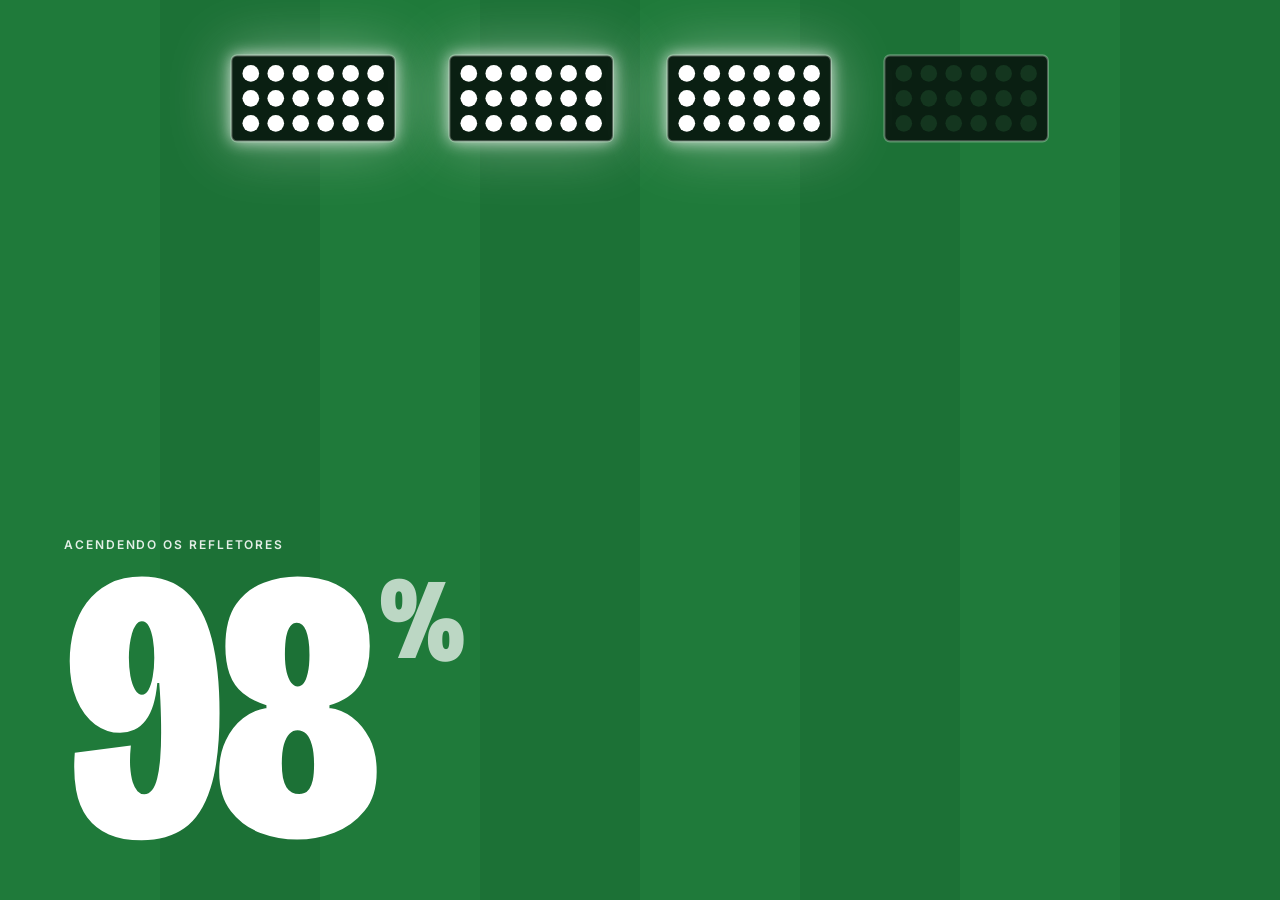
==== index.html @ c34342bf "feat: cria reportagem multimídia Mulheres no Futebol" ====
<!doctype html>
<html lang="pt-BR" class="sem-js">
<head>
  <meta charset="utf-8">
  <meta name="viewport" content="width=device-width, initial-scale=1, viewport-fit=cover">
  <title>Mulheres no Futebol · Reportagem multimídia</title>
  <meta name="description" content="Reportagem multimídia sobre mulheres no futebol masculino: jornalistas, árbitras e gestoras contam o preço de ocupar o campo, a cabine e a diretoria.">
  <meta name="author" content="Rebecca Crecci">
  <meta name="theme-color" content="#0A1F12">
  <meta name="robots" content="index, follow">

  <link rel="icon" href="assets/icones/favicon.svg" type="image/svg+xml">
  <link rel="icon" href="assets/icones/favicon-32.png" sizes="32x32" type="image/png">
  <link rel="apple-touch-icon" href="assets/icones/apple-touch-icon.png">

  <!-- Compartilhamento. Depois de publicar, troque "assets/img/og-image.jpg" pelo endereço completo
       (ex.: https://seu-site.netlify.app/assets/img/og-image.jpg) para funcionar em todas as redes. -->
  <meta property="og:type" content="website">
  <meta property="og:locale" content="pt_BR">
  <meta property="og:site_name" content="Mulheres no Futebol">
  <meta property="og:title" content="Mulheres no Futebol">
  <meta property="og:description" content="Histórias reais de jornalistas, árbitras e gestoras que ocupam o futebol masculino no Brasil.">
  <meta property="og:image" content="assets/img/og-image.jpg">
  <meta property="og:image:width" content="1200">
  <meta property="og:image:height" content="630">
  <meta property="og:image:alt" content="Mulheres no Futebol. Reportagem de Rebecca Crecci sobre jornalistas, árbitras e gestoras, com um estádio iluminado ao fundo.">
  <meta name="twitter:card" content="summary_large_image">
  <meta name="twitter:title" content="Mulheres no Futebol">
  <meta name="twitter:description" content="Histórias reais de jornalistas, árbitras e gestoras que ocupam o futebol masculino no Brasil.">
  <meta name="twitter:image" content="assets/img/og-image.jpg">

  <link rel="preload" href="assets/fontes/bricolage-grotesque-var.woff2" as="font" type="font/woff2" crossorigin>
  <link rel="preload" href="assets/fontes/inter-var.woff2" as="font" type="font/woff2" crossorigin>
  <link rel="modulepreload" href="js/base.js">
  <link rel="modulepreload" href="js/preloader.js">

  <link rel="stylesheet" href="css/tokens.css">
  <link rel="stylesheet" href="css/site.css">

  <script>document.documentElement.classList.replace('sem-js', 'com-js');</script>

  <!-- Versões fixas e locais: a abertura não depende de uma CDN. -->
  <script defer src="js/vendor/gsap.min.js"></script>
  <script defer src="js/vendor/ScrollTrigger.min.js"></script>
  <script defer src="js/vendor/Flip.min.js"></script>
  <script defer src="js/vendor/CustomEase.min.js"></script>
  <script defer src="js/vendor/lenis.min.js"></script>
  <script defer src="conteudo.js"></script>
  <script type="module" src="js/main.js"></script>
</head>
<body>
  <a class="pular" href="#conteudo" data-pular>Pular para o conteúdo</a>

  <!-- ================= PRELOADER ================= -->
  <div class="preloader" id="preloader" aria-hidden="true">
    <div class="preloader__refletores">
      <svg class="preloader__banco" viewBox="0 0 120 64" data-refletor="0"><rect class="banco__moldura" x="1" y="1" width="118" height="62" rx="4"/><g class="banco__lampadas"></g></svg>
      <svg class="preloader__banco" viewBox="0 0 120 64" data-refletor="1"><rect class="banco__moldura" x="1" y="1" width="118" height="62" rx="4"/><g class="banco__lampadas"></g></svg>
      <svg class="preloader__banco" viewBox="0 0 120 64" data-refletor="2"><rect class="banco__moldura" x="1" y="1" width="118" height="62" rx="4"/><g class="banco__lampadas"></g></svg>
      <svg class="preloader__banco" viewBox="0 0 120 64" data-refletor="3"><rect class="banco__moldura" x="1" y="1" width="118" height="62" rx="4"/><g class="banco__lampadas"></g></svg>
    </div>
    <p class="preloader__legenda" data-texto="interface.carregando">Acendendo os refletores</p>
    <p class="preloader__contador"><span class="preloader__numero">0</span><span class="preloader__pct">%</span></p>
    <div class="preloader__listras" aria-hidden="true"></div>
  </div>

  <!-- ================= TOPO ================= -->
  <header class="topo" id="topo">
    <a class="topo__marca" href="#" data-ir-capa><span class="topo__marca-texto" data-texto="site.titulo">Mulheres no Futebol</span></a>
    <div class="topo__acoes">
      <p class="topo__lidas" id="contador-lidas" aria-live="polite"></p>
      <button class="botao-som" id="botao-som" type="button" aria-pressed="false">
        <span class="botao-som__barras" aria-hidden="true"><i></i><i></i><i></i><i></i></span>
        <span class="sr-only" data-rotulo-som>Ligar som do estádio</span>
      </button>
    </div>
  </header>

  <main id="conteudo" class="telas" tabindex="-1">

    <!-- ================= CAPA ================= -->
    <section class="tela tela--capa" id="tela-capa" data-tela="capa" aria-labelledby="capa-titulo">
      <div class="cena" id="cena" aria-hidden="true">
        <div class="cena__camada cena__ceu" data-prof="0.04">
          <picture>
            <source type="image/avif" srcset="assets/img/cena/ceu-noturno-1x.avif 1x, assets/img/cena/ceu-noturno-2x.avif 2x">
            <img src="assets/img/cena/ceu-noturno-1x.webp" srcset="assets/img/cena/ceu-noturno-2x.webp 2x" alt="" width="960" height="540" fetchpriority="high">
          </picture>
          <div class="cena__estrelas"></div>
        </div>

        <div class="cena__camada cena__refletores" data-prof="0.08">
          <div class="refletor refletor--1" data-refletor="0"><picture><source type="image/avif" srcset="assets/img/cena/torre-refletor-1x.avif 1x, assets/img/cena/torre-refletor-2x.avif 2x"><img class="refletor__torre" src="assets/img/cena/torre-refletor-1x.webp" srcset="assets/img/cena/torre-refletor-2x.webp 2x" alt="" width="170" height="516" decoding="async"></picture><span class="refletor__brilho"></span></div>
          <div class="refletor refletor--2" data-refletor="1"><picture><source type="image/avif" srcset="assets/img/cena/torre-refletor-1x.avif 1x, assets/img/cena/torre-refletor-2x.avif 2x"><img class="refletor__torre" src="assets/img/cena/torre-refletor-1x.webp" srcset="assets/img/cena/torre-refletor-2x.webp 2x" alt="" width="170" height="516" decoding="async"></picture><span class="refletor__brilho"></span></div>
          <div class="refletor refletor--3" data-refletor="2"><picture><source type="image/avif" srcset="assets/img/cena/torre-refletor-1x.avif 1x, assets/img/cena/torre-refletor-2x.avif 2x"><img class="refletor__torre" src="assets/img/cena/torre-refletor-1x.webp" srcset="assets/img/cena/torre-refletor-2x.webp 2x" alt="" width="170" height="516" decoding="async"></picture><span class="refletor__brilho"></span></div>
          <div class="refletor refletor--4" data-refletor="3"><picture><source type="image/avif" srcset="assets/img/cena/torre-refletor-1x.avif 1x, assets/img/cena/torre-refletor-2x.avif 2x"><img class="refletor__torre" src="assets/img/cena/torre-refletor-1x.webp" srcset="assets/img/cena/torre-refletor-2x.webp 2x" alt="" width="170" height="516" decoding="async"></picture><span class="refletor__brilho"></span></div>
        </div>

        <div class="cena__camada cena__arquibancada" data-prof="0.12">
          <div class="arquibancada">
            <div class="arquibancada__estrutura"></div>
            <div class="torcida torcida--1" data-anel="1"></div>
            <div class="torcida torcida--2" data-anel="2"></div>
            <div class="torcida torcida--3" data-anel="3"></div>
            <div class="arquibancada__bandeiras"></div>
          </div>
        </div>

        <div class="cena__camada cena__gramado" data-prof="0.2">
          <picture>
            <source media="(max-aspect-ratio: 4/5)" type="image/avif" srcset="assets/img/cena/gramado-movel-1x.avif 1x, assets/img/cena/gramado-movel-2x.avif 2x">
            <source media="(max-aspect-ratio: 4/5)" type="image/webp" srcset="assets/img/cena/gramado-movel-1x.webp 1x, assets/img/cena/gramado-movel-2x.webp 2x">
            <source type="image/avif" srcset="assets/img/cena/gramado-listrado-1x.avif 1x, assets/img/cena/gramado-listrado-2x.avif 2x">
            <img class="gramado__img" src="assets/img/cena/gramado-listrado-1x.webp" srcset="assets/img/cena/gramado-listrado-2x.webp 2x" alt="" width="960" height="313" fetchpriority="high">
          </picture>
          <div class="gramado__luz"></div>
          <div class="bola" id="bola"><div class="bola__sombra"></div><div class="bola__corpo"><img src="assets/img/objetos/bola-1x.webp" srcset="assets/img/objetos/bola-2x.webp 2x" alt="" width="80" height="82" decoding="async"></div></div>
        </div>

        <div class="cena__camada cena__feixes" data-prof="0.08">
          <span class="feixe" data-refletor="0"></span><span class="feixe" data-refletor="1"></span><span class="feixe" data-refletor="2"></span><span class="feixe" data-refletor="3"></span>
        </div>

        <canvas class="cena__particulas" id="particulas"></canvas>

        <div class="cena__camada cena__frente" data-prof="0.42">
          <picture class="frente frente--esq">
            <source type="image/avif" srcset="assets/img/cena/torcida-frente-esquerda-1x.avif 418w, assets/img/cena/torcida-frente-esquerda-2x.avif 836w" sizes="(max-aspect-ratio: 4/5) 37vw, 30vh">
            <img src="assets/img/cena/torcida-frente-esquerda-1x.webp" srcset="assets/img/cena/torcida-frente-esquerda-1x.webp 418w, assets/img/cena/torcida-frente-esquerda-2x.webp 836w" sizes="(max-aspect-ratio: 4/5) 37vw, 30vh" alt="" width="418" height="221" decoding="async">
          </picture>
          <picture class="frente frente--dir">
            <source type="image/avif" srcset="assets/img/cena/torcida-frente-direita-1x.avif 418w, assets/img/cena/torcida-frente-direita-2x.avif 836w" sizes="(max-aspect-ratio: 4/5) 37vw, 30vh">
            <img src="assets/img/cena/torcida-frente-direita-1x.webp" srcset="assets/img/cena/torcida-frente-direita-1x.webp 418w, assets/img/cena/torcida-frente-direita-2x.webp 836w" sizes="(max-aspect-ratio: 4/5) 37vw, 30vh" alt="" width="418" height="221" decoding="async">
          </picture>
        </div>
        <div class="cena__vinheta"></div>
        <div class="cena__grao"></div>
      </div>

      <div class="capa__texto">
        <p class="capa__kicker" data-texto="site.kicker">Reportagem multimídia</p>
        <h1 class="capa__titulo" id="capa-titulo" data-texto="site.titulo">Mulheres no Futebol</h1>
        <div class="capa__apoio">
          <p class="capa__subtitulo" data-texto="site.subtitulo">Histórias reais de jornalistas, árbitras e gestoras que ocupam o futebol masculino no Brasil.</p>
          <p class="capa__instrucao capa__instrucao--topo" aria-hidden="true"><span class="capa__pulso"></span><span data-instrucao>Toque nos objetos</span></p>
        </div>
      </div>

      <div class="capa__objetos" data-prof="0.3">
        <ul class="objetos" role="list">
          <li class="objeto-item objeto-item--microfone">
            <a class="objeto" data-objeto="microfone" href="#jornalistas">
              <span class="objeto__mag">
                <span class="objeto__halo"></span>
                <span class="objeto__flut">
                  <picture>
                    <source type="image/avif" srcset="assets/img/objetos/microfone-1x.avif 241w, assets/img/objetos/microfone-2x.avif 482w" sizes="(max-aspect-ratio: 4/5) 21vw, 12vw">
                    <img class="objeto__img" src="assets/img/objetos/microfone-1x.webp" srcset="assets/img/objetos/microfone-1x.webp 241w, assets/img/objetos/microfone-2x.webp 482w" sizes="(max-aspect-ratio: 4/5) 21vw, 12vw" alt="" width="241" height="480" decoding="async" fetchpriority="high">
                  </picture>
                </span>
              </span>
              <span class="objeto__rotulo"><span class="objeto__nome"></span><span class="objeto__qtd"></span></span>
            </a>
          </li>
          <li class="objeto-item objeto-item--apito">
            <a class="objeto" data-objeto="apito" href="#arbitras">
              <span class="objeto__mag">
                <span class="objeto__halo"></span>
                <span class="objeto__flut">
                  <picture>
                    <source type="image/avif" srcset="assets/img/objetos/apito-1x.avif 480w, assets/img/objetos/apito-2x.avif 960w" sizes="(max-aspect-ratio: 4/5) 35vw, 21vw">
                    <img class="objeto__img" src="assets/img/objetos/apito-1x.webp" srcset="assets/img/objetos/apito-1x.webp 480w, assets/img/objetos/apito-2x.webp 960w" sizes="(max-aspect-ratio: 4/5) 35vw, 21vw" alt="" width="480" height="471" decoding="async" fetchpriority="high">
                  </picture>
                </span>
              </span>
              <span class="objeto__rotulo"><span class="objeto__nome"></span><span class="objeto__qtd"></span></span>
            </a>
          </li>
          <li class="objeto-item objeto-item--caderneta">
            <a class="objeto" data-objeto="caderneta" href="#gestoras">
              <span class="objeto__mag">
                <span class="objeto__halo"></span>
                <span class="objeto__flut">
                  <picture>
                    <source type="image/avif" srcset="assets/img/objetos/caderneta-1x.avif 442w, assets/img/objetos/caderneta-2x.avif 883w" sizes="(max-aspect-ratio: 4/5) 33vw, 20vw">
                    <img class="objeto__img" src="assets/img/objetos/caderneta-1x.webp" srcset="assets/img/objetos/caderneta-1x.webp 442w, assets/img/objetos/caderneta-2x.webp 883w" sizes="(max-aspect-ratio: 4/5) 33vw, 20vw" alt="" width="442" height="480" decoding="async" fetchpriority="high">
                  </picture>
                </span>
              </span>
              <span class="objeto__rotulo"><span class="objeto__nome"></span><span class="objeto__qtd"></span></span>
            </a>
          </li>
        </ul>
      </div>

      <div class="capa__rodape">
        <a class="link-discreto" href="#sobre" data-texto="interface.sobre">Sobre o projeto</a>
        <p class="capa__instrucao"><span class="capa__pulso" aria-hidden="true"></span><span data-instrucao>Encoste nos objetos</span></p>
        <a class="link-discreto capa__abertura" href="#abertura" data-texto="site.linkAbertura">ou comece pela abertura</a>
      </div>

      <p class="capa__gol" id="gol" aria-hidden="true"></p>
    </section>
  </main>

  <!-- ================= DOCK (troca de aba) ================= -->
  <nav class="dock" id="dock" aria-label="Trocar de categoria"></nav>

  <!-- ================= CAMADAS DE TRANSIÇÃO / EFEITOS ================= -->
  <div class="transicao" id="transicao" aria-hidden="true">
    <div class="transicao__circulo"></div>
    <div class="transicao__listras"></div>
  </div>
  <canvas class="confete" id="confete" aria-hidden="true"></canvas>
  <div class="cursor" id="cursor" aria-hidden="true"><div class="cursor__anel"></div><div class="cursor__ponto"></div><span class="cursor__rotulo"></span></div>
  <div class="toast" id="toast" role="status" aria-live="polite"></div>
  <p class="sr-only" id="anuncio" aria-live="polite" aria-atomic="true"></p>

  <noscript>
    <div class="noscript">
      <p>Este site precisa de JavaScript para funcionar. Ative o JavaScript no navegador para ler as histórias.</p>
    </div>
  </noscript>
</body>
</html>
---- css/tokens.css ----
/* ==========================================================================
   TOKENS — o sistema de design inteiro mora aqui.
   Cores, fontes, tamanhos, espaços, curvas e durações. Tudo o mais usa isto.
   ========================================================================== */

@font-face {
  font-family: "Bricolage Grotesque";
  src: url("../assets/fontes/bricolage-grotesque-var.woff2") format("woff2");
  font-weight: 700 800;
  font-stretch: 75% 88%;
  font-style: normal;
  font-display: swap;
}
@font-face {
  font-family: "Source Serif 4";
  src: url("../assets/fontes/source-serif-4-var.woff2") format("woff2");
  font-weight: 400 700;
  font-style: normal;
  font-display: swap;
}
@font-face {
  font-family: "Source Serif 4";
  src: url("../assets/fontes/source-serif-4-italic-var.woff2") format("woff2");
  font-weight: 400 700;
  font-style: italic;
  font-display: swap;
}
@font-face {
  font-family: "Inter";
  src: url("../assets/fontes/inter-var.woff2") format("woff2");
  font-weight: 400 750;
  font-style: normal;
  font-display: swap;
}

:root {
  /* ---------- Cores ---------- */
  --verde: #1F7A3A;          /* gramado */
  --verde-escuro: #0E4D24;   /* listra escura */
  --verde-claro: #7BC96F;    /* só sobre fundo escuro */
  --branco: #FFFFFF;
  --gelo: #F4F8F1;           /* papel */
  --noite: #0A1F12;          /* preto-esverdeado */
  --cartao: #FFD23F;         /* acento único: interação e destaque */

  --tinta: var(--noite);                 /* texto principal no claro (16:1) */
  --tinta-suave: #44584A;                /* texto secundário no claro (6,6:1 no gelo) */
  --linha: rgba(10, 31, 18, 0.14);       /* fios e divisórias no claro */
  --luz: var(--branco);                  /* texto no escuro */
  --luz-suave: rgba(244, 248, 241, 0.74);/* texto secundário no escuro (8:1) */
  --linha-escura: rgba(244, 248, 241, 0.16);

  /* ---------- Famílias ---------- */
  --f-titulo: "Bricolage Grotesque", "Arial Narrow", "Helvetica Neue", Arial, sans-serif;
  /* a serifa de leitura entra logo após a primeira pintura (classe .fontes-leitura no <html>),
     fora do caminho crítico; até lá, Georgia segura o lugar por baixo do preloader */
  --f-leitura: Georgia, "Times New Roman", serif;
  --f-ui: "Inter", system-ui, -apple-system, "Segoe UI", Roboto, sans-serif;

  /* ---------- Escala tipográfica (fluida) ---------- */
  --t-mega: clamp(4.25rem, 17.5vw, 15.5rem);   /* título da capa */
  --t-giga: clamp(3.4rem, 13vw, 12rem);        /* título das abas */
  --t-h1: clamp(2.6rem, 6.4vw, 6.25rem);       /* título da história */
  --t-h2: clamp(1.75rem, 3.4vw, 3rem);
  --t-h3: clamp(1.25rem, 1.9vw, 1.6rem);
  --t-olho: clamp(1.7rem, 3.6vw, 3.1rem);      /* pull quote */
  --t-intro: clamp(1.2rem, 1.05rem + 0.55vw, 1.55rem);
  --t-corpo: clamp(1.125rem, 1.06rem + 0.3vw, 1.3125rem);
  --t-ui: 0.9375rem;
  --t-mini: 0.75rem;

  --lh-titulo: 0.84;
  --lh-corpo: 1.66;
  --tracking-kicker: 0.16em;

  /* ---------- Espaços (base 4px) ---------- */
  --e-1: 4px;
  --e-2: 8px;
  --e-3: 12px;
  --e-4: 16px;
  --e-5: 24px;
  --e-6: 32px;
  --e-7: 48px;
  --e-8: 64px;
  --e-9: 96px;
  --e-10: 128px;
  --margem: clamp(20px, 5vw, 72px);
  --coluna-leitura: 65ch;
  --largura-max: 1440px;

  /* ---------- Formas ---------- */
  --raio-p: 6px;
  --raio-m: 14px;
  --raio-pilula: 999px;
  --sombra-card: 0 1px 2px rgba(10, 31, 18, 0.06), 0 12px 32px -12px rgba(10, 31, 18, 0.22);
  --sombra-card-alta: 0 2px 4px rgba(10, 31, 18, 0.08), 0 32px 64px -20px rgba(10, 31, 18, 0.38);

  /* ---------- Movimento (espelhado em js/base.js) ---------- */
  --ease-saida: cubic-bezier(0.16, 1, 0.3, 1);      /* expo.out   */
  --ease-troca: cubic-bezier(0.87, 0, 0.13, 1);     /* expo.inOut */
  --ease-suave: cubic-bezier(0.25, 1, 0.5, 1);      /* power4.out */
  --ease-antecipa: cubic-bezier(0.55, 0, 1, 0.45);  /* power2.in  */
  --ease-passa: cubic-bezier(0.34, 1.56, 0.64, 1);  /* back.out   */
  --d-xs: 0.15s;
  --d-p: 0.3s;
  --d-m: 0.6s;
  --d-g: 0.9s;
  --d-xg: 1.4s;

  /* ---------- Camadas ---------- */
  --z-cena: 0;
  --z-tela: 10;
  --z-topo: 50;
  --z-dock: 55;
  --z-transicao: 80;
  --z-ator: 85;
  --z-toast: 88;
  --z-cursor: 90;
  --z-preloader: 100;

  --foco: 0 0 0 3px var(--noite), 0 0 0 6px var(--cartao);
  --foco-escuro: 0 0 0 3px var(--cartao), 0 0 0 6px var(--noite);

  --altura-topo: 64px;
  --safe-b: env(safe-area-inset-bottom, 0px);
}

html.fontes-leitura { --f-leitura: "Source Serif 4", Georgia, "Times New Roman", serif; }
html.sem-js { --f-leitura: "Source Serif 4", Georgia, "Times New Roman", serif; }

@media (prefers-reduced-motion: reduce) {
  :root {
    --d-xs: 0.01s;
    --d-p: 0.2s;
    --d-m: 0.25s;
    --d-g: 0.3s;
    --d-xg: 0.3s;
  }
}
---- css/site.css ----
/* =============================================================================
   SITE — estilos por tela. Todos os valores vêm de css/tokens.css.
   Índice: 1 base · 2 utilidades · 3 preloader · 4 topo · 5 capa/cena ·
   6 objetos · 7 transições · 8 abas/cards · 9 rodapé gramado · 10 dock ·
   11 leitura · 12 áudio · 13 fechamento · 14 abertura · 15 súmula · 16 404 ·
   17 cursor/toast · 18 responsivo · 19 movimento reduzido
   ============================================================================= */

/* ============================== 1. BASE ============================== */
*, *::before, *::after { box-sizing: border-box; }
html {
  -webkit-text-size-adjust: 100%;
  text-size-adjust: 100%;
  background: var(--noite);
  color-scheme: light;
}
html[data-tela="categoria"], html[data-tela="historia"], html[data-tela="abertura"], html[data-tela="sobre"] { background: var(--gelo); }
html[data-tela="404"] { background: var(--verde-escuro); }
html.lenis, html.lenis body { height: auto; }
.lenis.lenis-stopped { overflow: clip; }
.lenis [data-lenis-prevent] { overscroll-behavior: contain; }
html[data-tela="capa"] body { overflow: hidden; }

body {
  margin: 0;
  min-height: 100vh;
  font-family: var(--f-ui);
  font-size: 1rem;
  line-height: 1.5;
  color: var(--tinta);
  background: transparent;
  -webkit-font-smoothing: antialiased;
  -moz-osx-font-smoothing: grayscale;
  text-rendering: optimizeLegibility;
  overflow-x: clip;
}
img, picture, svg, canvas, video { display: block; max-width: 100%; }
picture { display: contents; }
button { font: inherit; color: inherit; background: none; border: 0; padding: 0; margin: 0; cursor: pointer; -webkit-tap-highlight-color: transparent; }
a { color: inherit; -webkit-tap-highlight-color: transparent; }
h1, h2, h3, p, figure, blockquote, dl, dd { margin: 0; }
::selection { background: var(--cartao); color: var(--noite); }

:focus { outline: none; }
:focus-visible {
  outline: 3px solid var(--noite);
  outline-offset: 3px;
  box-shadow: 0 0 0 7px var(--cartao);
  border-radius: 6px;
}
.tela--capa :focus-visible, .historia__fim :focus-visible, .tela--erro :focus-visible, .dock :focus-visible, .audio :focus-visible, .topo--escuro :focus-visible {
  outline-color: var(--cartao);
  box-shadow: 0 0 0 7px var(--noite);
}
[tabindex="-1"]:focus, [tabindex="-1"]:focus-visible { outline: none; box-shadow: none; }

/* ============================== 2. UTILIDADES ============================== */
.sr-only {
  position: absolute !important; width: 1px; height: 1px; padding: 0; margin: -1px;
  overflow: hidden; clip: rect(0 0 0 0); clip-path: inset(50%); white-space: nowrap; border: 0;
}
.pular {
  position: fixed; z-index: 300; top: 12px; left: 12px;
  padding: 12px 18px; border-radius: var(--raio-pilula);
  background: var(--cartao); color: var(--noite);
  font: 700 0.9rem/1 var(--f-ui); text-decoration: none;
  transform: translateY(-180%);
  transition: transform var(--d-p) var(--ease-saida);
}
.pular:focus-visible { transform: none; }

.linha { display: block; overflow: hidden; padding: 0.16em 0.08em 0.05em; margin: -0.16em -0.08em -0.05em; }
.linha__in { display: inline-block; will-change: transform; }
.palavra { display: inline; }

.link-discreto {
  position: relative; display: inline-block;
  padding: 8px 0; color: inherit; text-decoration: none;
}
.link-discreto::after {
  content: ""; position: absolute; left: 0; right: 0; bottom: 4px; height: 1px;
  background: currentColor; transform: scaleX(0.3); transform-origin: 0 50%; opacity: 0.6;
  transition: transform var(--d-m) var(--ease-saida), opacity var(--d-m);
}
.link-discreto:hover::after, .link-discreto:focus-visible::after { transform: scaleX(1); opacity: 1; }

.link-seta {
  display: inline-flex; align-items: center; gap: 0.6em;
  padding: 6px 0; color: var(--verde); text-decoration: none;
  font: 650 var(--t-ui)/1.2 var(--f-ui);
}
.link-seta span { background: linear-gradient(currentColor, currentColor) 0 100% / 0 1.5px no-repeat; transition: background-size var(--d-m) var(--ease-saida); padding-bottom: 2px; }
.link-seta:hover span, .link-seta:focus-visible span { background-size: 100% 1.5px; }
.seta { width: 18px; height: 18px; flex: none; transition: transform var(--d-m) var(--ease-saida); }
.link-seta:hover .seta { transform: translateX(5px); }

.botao {
  --botao-fundo-hover: var(--branco);
  position: relative; isolation: isolate; overflow: hidden;
  display: inline-flex; align-items: center; justify-content: center; gap: 0.65em;
  min-height: 52px; padding: 0 1.45em;
  border-radius: var(--raio-pilula);
  font: 650 var(--t-ui)/1.1 var(--f-ui); text-decoration: none; text-align: left;
  transition: color var(--d-p) var(--ease-suave), box-shadow var(--d-p) var(--ease-suave), scale var(--d-xs);
}
.botao::before {
  content: ""; position: absolute; inset: 0; z-index: -1; border-radius: inherit;
  background: var(--botao-fundo-hover);
  transform: translateY(102%);
  transition: transform var(--d-m) var(--ease-saida);
}
.botao:hover::before, .botao:focus-visible::before { transform: translateY(0); }
.botao:active { scale: 0.97; }
.botao svg { width: 18px; height: 18px; flex: none; fill: none; transition: transform var(--d-m) var(--ease-saida); }
.botao:hover > svg:last-child { transform: translateX(4px); }
.botao:hover > .seta--esq { transform: translateX(-4px); }
.botao > span { display: grid; gap: 3px; }
.botao small { font: 500 0.72rem/1.1 var(--f-ui); opacity: 0.72; letter-spacing: 0.02em; }
.botao--primario { background: var(--cartao); color: var(--noite); }
.botao--claro { background: var(--branco); color: var(--noite); --botao-fundo-hover: var(--cartao); }
.botao--contorno { color: var(--branco); box-shadow: inset 0 0 0 1.5px rgba(244, 248, 241, 0.5); }
.botao--contorno:hover, .botao--contorno:focus-visible { color: var(--noite); }

/* ============================== 3. PRELOADER ============================== */
.preloader {
  --clarao: 0;
  position: fixed; inset: 0; z-index: var(--z-preloader);
  display: grid; grid-template-rows: auto 1fr auto auto;
  padding: max(6vh, 32px) var(--margem) max(5vh, 28px);
  color: var(--branco);
  background: repeating-linear-gradient(90deg, var(--verde) 0 12.5vw, #1C7136 12.5vw 25vw);
  clip-path: inset(0 0 0 0);
  overflow: hidden;
}
.preloader__clarao { position: absolute; inset: 0; background: #fff; opacity: 0; pointer-events: none; }
html.sem-js .preloader { display: none; }
.preloader__refletores { display: flex; justify-content: center; gap: clamp(14px, 4vw, 64px); }
.preloader__banco { --brilho: 1; width: clamp(62px, 13vw, 168px); height: auto; overflow: visible; transition: filter 0.4s; }
.banco__moldura { fill: var(--noite); stroke: rgba(244, 248, 241, 0.3); stroke-width: 1.5; }
.banco__lampadas circle { fill: #14361F; transition: fill 0.2s; }
.preloader__banco.is-aceso .banco__lampadas circle { fill: #fff; }
.preloader__banco.is-aceso {
  filter: drop-shadow(0 0 calc(8px * var(--brilho)) rgba(255, 255, 255, 0.8)) drop-shadow(0 0 calc(30px * var(--brilho)) rgba(244, 248, 241, 0.4));
}
.preloader__legenda {
  grid-row: 3; margin: 0 0 var(--e-3);
  font: 600 var(--t-mini)/1 var(--f-ui); letter-spacing: var(--tracking-kicker); text-transform: uppercase;
  color: rgba(255, 255, 255, 0.88);
}
.preloader__contador {
  grid-row: 4; margin: 0; display: flex; align-items: flex-start;
  font-family: var(--f-titulo); font-weight: 800; font-stretch: 75%;
  font-size: clamp(6.5rem, 30vw, 24rem); line-height: 0.76; letter-spacing: -0.02em;
  font-variant-numeric: tabular-nums;
}
.preloader__pct { font-size: 0.3em; margin: 0.12em 0 0 0.08em; opacity: 0.7; }

/* ============================== 4. TOPO ============================== */
.topo {
  position: fixed; z-index: var(--z-topo); top: 0; left: 0; right: 0;
  height: calc(var(--altura-topo) + env(safe-area-inset-top, 0px));
  padding: env(safe-area-inset-top, 0px) var(--margem) 0;
  display: flex; align-items: center; justify-content: space-between; gap: var(--e-4);
  color: var(--tinta);
  pointer-events: none;
  transition: translate var(--d-m) var(--ease-saida), background-color var(--d-p), color var(--d-p), box-shadow var(--d-p);
}
.topo > * { pointer-events: auto; }
.topo.is-solido { background: rgba(244, 248, 241, 0.94); box-shadow: 0 1px 0 var(--linha); }
.topo.is-escondido { translate: 0 -105%; }
.topo--escuro { color: var(--luz); }
.topo--capa .topo__marca, .topo--capa .topo__lidas { opacity: 0; visibility: hidden; }
.topo__marca {
  display: inline-flex; align-items: center; gap: 0.6em; padding: 10px 0;
  font-family: var(--f-titulo); font-weight: 800; font-stretch: 78%; font-size: 1.05rem; line-height: 1;
  letter-spacing: 0.02em; text-transform: uppercase; text-decoration: none;
  transition: opacity var(--d-p), visibility var(--d-p);
}
.topo__marca::before {
  content: ""; width: 10px; height: 10px; border-radius: 50%; flex: none;
  background: var(--verde); box-shadow: 0 0 0 4px rgba(31, 122, 58, 0.18);
  transition: transform var(--d-m) var(--ease-passa);
}
.topo--escuro .topo__marca::before { background: var(--verde-claro); box-shadow: 0 0 0 4px rgba(123, 201, 111, 0.2); }
.topo__marca:hover::before { transform: scale(1.4); }
.topo__acoes { display: flex; align-items: center; gap: var(--e-3); }
.topo__lidas {
  margin: 0; font: 600 var(--t-mini)/1 var(--f-ui); letter-spacing: 0.08em; text-transform: uppercase;
  opacity: 0.78; transition: opacity var(--d-p), visibility var(--d-p);
}
.lidas-curto { display: none; }

.botao-som { position: relative; width: 44px; height: 44px; display: grid; place-items: center; border-radius: 50%; }
.botao-som::before {
  content: ""; position: absolute; inset: 3px; border-radius: 50%;
  box-shadow: inset 0 0 0 1.5px currentColor; opacity: 0.32;
  transition: opacity var(--d-p), transform var(--d-m) var(--ease-passa);
}
.botao-som:hover::before { opacity: 0.85; transform: scale(1.08); }
.botao-som__barras { display: flex; align-items: center; gap: 2.5px; height: 16px; }
.botao-som__barras i { display: block; width: 2.5px; height: 100%; border-radius: 2px; background: currentColor; transform: scaleY(0.2); transition: transform var(--d-m) var(--ease-saida); }
.botao-som.is-ligado .botao-som__barras i { animation: equalizador 0.9s ease-in-out infinite alternate; }
.botao-som.is-ligado .botao-som__barras i:nth-child(2) { animation-duration: 0.7s; animation-delay: -0.3s; }
.botao-som.is-ligado .botao-som__barras i:nth-child(3) { animation-duration: 1.1s; animation-delay: -0.6s; }
.botao-som.is-ligado .botao-som__barras i:nth-child(4) { animation-duration: 0.8s; animation-delay: -0.15s; }
.botao-som.is-pendente::after { content: ""; position: absolute; top: 8px; right: 8px; width: 7px; height: 7px; border-radius: 50%; background: var(--cartao); }
@keyframes equalizador { from { transform: scaleY(0.2); } to { transform: scaleY(1); } }

/* ============================== 5. TELAS + CAPA/CENA ============================== */
.telas { position: relative; display: block; }
.telas:focus { outline: none; }
.tela { position: relative; width: 100%; }
.tela[hidden] { display: none !important; }
.tela.is-congelada { overflow: hidden; }
.tela--clara {
  background-color: var(--gelo);
  background-image: url("../assets/img/texturas/papel-1x.webp");
  background-size: 512px;
  color: var(--tinta);
}

.tela--capa {
  --horizonte: 61%;
  --alt-arq: 29%;
  height: 100vh; height: 100svh; min-height: 520px;
  overflow: hidden; isolation: isolate;
  background: var(--noite); color: var(--luz);
}
.cena { position: absolute; inset: 0; overflow: hidden; pointer-events: none; transform-origin: 50% 60%; }
.cena__camada { position: absolute; left: -56px; right: -56px; }

.cena__ceu { top: -56px; height: calc(var(--horizonte) - var(--alt-arq) * 0.4 + 56px); }
.cena__ceu img { width: 100%; height: 100%; object-fit: cover; object-position: 50% 100%; }
.cena__ceu::after {
  content: ""; position: absolute; inset: 0;
  background: linear-gradient(to bottom, rgba(3, 12, 7, 0.9) 0%, rgba(3, 12, 7, 0.72) 38%, rgba(3, 12, 7, 0.3) 78%, rgba(3, 12, 7, 0.05) 100%);
}
.cena__estrelas {
  position: absolute; inset: 0 0 45% 0; opacity: 0.75;
  background-image:
    radial-gradient(1.2px 1.2px at 12% 18%, rgba(255,255,255,.9), transparent 100%),
    radial-gradient(1px 1px at 27% 8%, rgba(255,255,255,.7), transparent 100%),
    radial-gradient(1.4px 1.4px at 41% 24%, rgba(255,255,255,.8), transparent 100%),
    radial-gradient(1px 1px at 58% 12%, rgba(255,255,255,.6), transparent 100%),
    radial-gradient(1.3px 1.3px at 69% 30%, rgba(255,255,255,.75), transparent 100%),
    radial-gradient(1px 1px at 83% 9%, rgba(255,255,255,.7), transparent 100%),
    radial-gradient(1.2px 1.2px at 92% 22%, rgba(255,255,255,.8), transparent 100%),
    radial-gradient(1px 1px at 5% 36%, rgba(255,255,255,.5), transparent 100%),
    radial-gradient(1px 1px at 35% 40%, rgba(255,255,255,.45), transparent 100%),
    radial-gradient(1px 1px at 77% 44%, rgba(255,255,255,.5), transparent 100%);
  animation: piscar 5s ease-in-out infinite alternate;
}
@keyframes piscar { from { opacity: 0.45; } to { opacity: 0.85; } }

.cena__refletores { top: 0; height: var(--horizonte); }
.refletor { position: absolute; bottom: 0; aspect-ratio: 340 / 1033; translate: -50% 0; pointer-events: auto; }
.refletor--1 { left: calc(56px + 6%); height: 96%; }
.refletor--2 { left: calc(56px + 26%); height: 72%; }
.refletor--3 { left: calc(100% - 56px - 26%); height: 72%; }
.refletor--4 { left: calc(100% - 56px - 6%); height: 96%; }
.refletor--2 .refletor__torre, .refletor--3 .refletor__torre { filter: brightness(0.82); }
.refletor__torre { width: 100%; height: 100%; object-fit: contain; }
.refletor__brilho {
  position: absolute; left: 50%; top: 7.5%; width: 380%; aspect-ratio: 1;
  margin: -190% 0 0 -190%; border-radius: 50%; pointer-events: none;
  background: radial-gradient(circle closest-side, rgba(255,255,255,.62) 0%, rgba(255,255,255,.3) 12%, rgba(244,248,241,.12) 32%, rgba(123,201,111,.05) 55%, transparent 100%);
}

.cena__arquibancada { top: calc(var(--horizonte) - var(--alt-arq)); height: var(--alt-arq); }
.arquibancada { position: absolute; inset: 0; }
.arquibancada::after {
  content: ""; position: absolute; inset: 0; pointer-events: none;
  background: linear-gradient(to bottom, rgba(4, 14, 8, 0.5) 0%, rgba(4, 14, 8, 0.28) 22%, rgba(4, 14, 8, 0.18) 70%, rgba(4, 14, 8, 0.42) 93%, rgba(4, 14, 8, 0.5) 100%);
}
.arquibancada__estrutura {
  position: absolute; inset: 0;
  background-image: url("../assets/img/cena/arquibancada-fundo-1x.webp");
  background-image: image-set(url("../assets/img/cena/arquibancada-fundo-1x.avif") type("image/avif") 1x, url("../assets/img/cena/arquibancada-fundo-2x.avif") type("image/avif") 2x, url("../assets/img/cena/arquibancada-fundo-1x.webp") type("image/webp") 1x, url("../assets/img/cena/arquibancada-fundo-2x.webp") type("image/webp") 2x);
  background-repeat: repeat-x; background-size: auto 100%; background-position: 50% 0;
}
.torcida { position: absolute; left: 0; right: 0; pointer-events: auto; }
.torcida--1 { top: 24%; height: 22%; }
.torcida--2 { top: 48.5%; height: 20%; }
.torcida--3 { top: 70%; height: 23.5%; }
.torcida__tira { position: absolute; top: 0; bottom: 0; background-repeat: repeat-x; background-size: auto 100%; will-change: transform; }
.torcida--1 .torcida__tira {
  background-image: url("../assets/img/cena/torcida-anel-1-1x.webp");
  background-image: image-set(url("../assets/img/cena/torcida-anel-1-1x.avif") type("image/avif") 1x, url("../assets/img/cena/torcida-anel-1-2x.avif") type("image/avif") 2x, url("../assets/img/cena/torcida-anel-1-1x.webp") type("image/webp") 1x, url("../assets/img/cena/torcida-anel-1-2x.webp") type("image/webp") 2x);
}
.torcida--2 .torcida__tira {
  background-image: url("../assets/img/cena/torcida-anel-2-1x.webp");
  background-image: image-set(url("../assets/img/cena/torcida-anel-2-1x.avif") type("image/avif") 1x, url("../assets/img/cena/torcida-anel-2-2x.avif") type("image/avif") 2x, url("../assets/img/cena/torcida-anel-2-1x.webp") type("image/webp") 1x, url("../assets/img/cena/torcida-anel-2-2x.webp") type("image/webp") 2x);
}
.torcida--3 .torcida__tira {
  background-image: url("../assets/img/cena/torcida-anel-3-1x.webp");
  background-image: image-set(url("../assets/img/cena/torcida-anel-3-1x.avif") type("image/avif") 1x, url("../assets/img/cena/torcida-anel-3-2x.avif") type("image/avif") 2x, url("../assets/img/cena/torcida-anel-3-1x.webp") type("image/webp") 1x, url("../assets/img/cena/torcida-anel-3-2x.webp") type("image/webp") 2x);
}
.arquibancada__bandeiras { position: absolute; inset: 0; pointer-events: none; }
.bandeira { position: absolute; top: calc(8% + var(--anel) * 25%); width: clamp(14px, 1.9%, 30px); aspect-ratio: 1.45; }
.bandeira::before { content: ""; position: absolute; left: -1px; top: 0; width: 1.5px; height: 300%; background: rgba(244, 248, 241, 0.65); }
.bandeira i { position: absolute; inset: 0; border-radius: 1px; transform-origin: 0 50%; animation: tremular var(--dur, 1.8s) ease-in-out var(--atraso, 0s) infinite; box-shadow: 0 1px 4px rgba(0,0,0,.35); }
.bandeira--listrada i { background: repeating-linear-gradient(180deg, var(--gelo) 0 33.3%, var(--verde) 33.3% 66.6%); }
.bandeira--lisa i { background: var(--gelo); }
.bandeira--verde i { background: var(--verde); box-shadow: inset 0 0 0 2px var(--gelo); }
.bandeira--diagonal i { background: linear-gradient(135deg, var(--verde-claro) 0 50%, var(--gelo) 50% 100%); }
@keyframes tremular {
  0%, 100% { transform: skewY(0deg) scaleX(1); }
  25% { transform: skewY(7deg) scaleX(0.9); }
  50% { transform: skewY(-4deg) scaleX(1); }
  75% { transform: skewY(5deg) scaleX(0.86); }
}

.cena__gramado { top: var(--horizonte); bottom: -56px; }
.cena__gramado > picture, .cena__gramado > img { position: absolute; inset: 0; }
.gramado__img { position: absolute; inset: 0; width: 100%; height: 100%; object-fit: cover; object-position: 50% 0; }
.gramado__luz {
  position: absolute; inset: 0;
  background:
    radial-gradient(ellipse 30% 40% at 38% 22%, rgba(244,248,241,.12), transparent 70%),
    radial-gradient(ellipse 30% 40% at 62% 22%, rgba(244,248,241,.12), transparent 70%),
    linear-gradient(to bottom, rgba(4,14,8,.5) 0%, rgba(10,31,18,0) 14%, rgba(10,31,18,0) 34%, rgba(10,31,18,.66) 100%);
}
.bola { position: absolute; left: 0; top: 0; width: clamp(26px, 2.9vw, 42px); aspect-ratio: 1; visibility: hidden; opacity: 0; pointer-events: auto; }
.bola__corpo { position: absolute; left: -50%; top: -100%; width: 100%; aspect-ratio: 1; transform-origin: 50% 100%; }
.bola__corpo::before { content: ""; position: absolute; inset: -70%; border-radius: 50%; }
.bola__corpo img { width: 100%; height: 100%; }
.bola__sombra { position: absolute; left: -65%; top: -14%; width: 130%; height: 28%; border-radius: 50%; background: radial-gradient(closest-side, rgba(0,0,0,.6), transparent); }

.cena__feixes { top: 0; bottom: 0; }
.feixe {
  position: absolute; left: 0; top: 0; width: 0; height: 0;
  transform-origin: 50% 0;
  background: linear-gradient(to bottom, rgba(244,248,241,.2), rgba(244,248,241,.07) 50%, rgba(244,248,241,0) 100%);
  clip-path: polygon(47% 0, 53% 0, 100% 100%, 0 100%);
}

.cena__particulas { position: absolute; inset: 0; width: 100%; height: 100%; }

.cena__frente { top: auto; bottom: -22px; height: 16%; }
.frente { position: absolute; bottom: 0; height: 100%; display: block; }
.frente img { height: 100%; width: auto; max-width: none; filter: brightness(0.82); }
.frente--esq { left: 6px; }
.frente--dir { right: 6px; }

.cena__vinheta {
  position: absolute; inset: 0;
  background:
    linear-gradient(to bottom, rgba(6,20,11,.62) 0%, rgba(6,20,11,0) 34%),
    radial-gradient(ellipse 120% 90% at 50% 45%, transparent 55%, rgba(6,20,11,.72) 100%);
}
.cena__grao {
  position: absolute; inset: -120px; opacity: 0.5;
  background: url("../assets/img/texturas/ruido.webp") repeat; background-size: 160px;
  animation: grao 0.9s steps(6) infinite;
}
@keyframes grao {
  0%, 100% { transform: translate(0, 0); }
  17% { transform: translate(-40px, 24px); }
  33% { transform: translate(28px, -36px); }
  50% { transform: translate(-18px, -12px); }
  67% { transform: translate(44px, 30px); }
  83% { transform: translate(-30px, 40px); }
}
.cena__escuro { position: absolute; inset: 0; background: #020805; opacity: 0; pointer-events: none; }

.capa__texto {
  position: absolute; z-index: 3; left: 0; right: 0;
  top: calc(var(--altura-topo) * 0.92 + env(safe-area-inset-top, 0px));
  padding: 0 var(--margem);
  text-align: center; pointer-events: none;
}
.capa__kicker {
  margin: 0 0 var(--e-3);
  font: 600 var(--t-mini)/1 var(--f-ui); letter-spacing: var(--tracking-kicker); text-transform: uppercase;
  color: var(--verde-claro);
}
.capa__titulo {
  margin: 0 auto; max-width: 15ch;
  font-family: var(--f-titulo); font-weight: 800; font-stretch: 75%;
  font-variation-settings: "opsz" 96;
  font-size: clamp(3.4rem, min(16vw, 14.5vh), 13.5rem); line-height: var(--lh-titulo);
  letter-spacing: -0.012em; text-transform: uppercase; color: var(--branco);
  text-shadow: 0 0.02em 0.4em rgba(6, 20, 11, 0.55);
}
.capa__subtitulo {
  margin: var(--e-4) auto 0; max-width: 38ch;
  font-family: var(--f-leitura); font-style: italic; font-weight: 400;
  font-size: clamp(1rem, 0.92rem + 0.35vw, 1.22rem); line-height: 1.4;
  color: var(--luz-suave); text-shadow: 0 1px 14px rgba(6, 20, 11, 0.9);
  text-wrap: balance;
}

.capa__rodape {
  position: absolute; z-index: 5; left: 0; right: 0;
  bottom: max(var(--e-5), calc(env(safe-area-inset-bottom, 0px) + var(--e-3)));
  padding: 0 var(--margem);
  display: grid; grid-template-columns: 1fr auto 1fr; align-items: center; gap: var(--e-4);
  font: 600 var(--t-mini)/1.2 var(--f-ui); letter-spacing: 0.08em; text-transform: uppercase;
  color: var(--luz-suave);
}
.capa__rodape > :first-child { justify-self: start; }
.capa__abertura { justify-self: end; }
.capa__instrucao { display: inline-flex; align-items: center; gap: 12px; margin: 0; color: var(--branco); }
.capa__instrucao--topo { display: none; }
.capa__pulso { position: relative; width: 8px; height: 8px; border-radius: 50%; background: var(--cartao); }
.capa__pulso::after { content: ""; position: absolute; inset: 0; border-radius: 50%; background: var(--cartao); animation: pulso 2s var(--ease-saida) infinite; }
@keyframes pulso { from { transform: scale(1); opacity: 0.7; } to { transform: scale(3.6); opacity: 0; } }

.capa__gol {
  position: absolute; inset: 0; z-index: 6; display: grid; place-items: center; margin: 0;
  pointer-events: none; visibility: hidden; opacity: 0;
  font-family: var(--f-titulo); font-weight: 800; font-stretch: 75%;
  font-size: clamp(5rem, 24vw, 22rem); line-height: 0.8; text-transform: uppercase;
  color: var(--cartao);
  text-shadow: 0 0.035em 0 var(--noite), 0 0.12em 0.5em rgba(0, 0, 0, 0.45);
}

/* ============================== 6. OBJETOS ============================== */
.capa__objetos { position: absolute; inset: 0; z-index: 4; pointer-events: none; }
.objetos { list-style: none; margin: 0; padding: 0; }
/* centralização via xPercent/yPercent do GSAP (ver capa.js): o GSAP incorpora a propriedade CSS translate */
.objeto-item { position: absolute; left: var(--x); top: var(--y); width: var(--w); transform: translate(-50%, -50%); }
.objeto-item--microfone { --x: 21%; --y: 71%; --w: min(11.5vw, 14.5vh); }
.objeto-item--apito { --x: 50%; --y: 74%; --w: min(21vw, 25vh); }
.objeto-item--caderneta { --x: 79%; --y: 71%; --w: min(19.5vw, 23.5vh); }

.objeto { position: relative; display: block; color: inherit; text-decoration: none; pointer-events: auto; border-radius: 28px; }
.objeto:focus-visible { outline: none; box-shadow: none; }
.objeto__mag { position: relative; display: block; }
.objeto__halo {
  position: absolute; left: 50%; top: 50%; width: 175%; aspect-ratio: 1;
  margin: -87.5% 0 0 -87.5%; border-radius: 50%; pointer-events: none;
  background: radial-gradient(circle closest-side, rgba(255,210,63,.4) 0%, rgba(255,210,63,.13) 42%, rgba(123,201,111,.07) 64%, transparent 100%);
  opacity: 0; transform: scale(0.7);
}
.objeto__flut { position: relative; display: block; }
.objeto__img { width: 100%; height: auto; filter: drop-shadow(0 22px 26px rgba(0, 0, 0, 0.5)); }
.objeto__rotulo {
  position: absolute; left: 50%; top: calc(100% + var(--e-3)); translate: -50% 0;
  display: grid; justify-items: center; gap: 5px; white-space: nowrap; pointer-events: none;
}
.objeto__nome {
  padding: 7px 13px 6px; border-radius: var(--raio-pilula);
  font-family: var(--f-titulo); font-weight: 700; font-stretch: 80%;
  font-size: clamp(0.95rem, 0.82rem + 0.45vw, 1.3rem); line-height: 1; letter-spacing: 0.02em; text-transform: uppercase;
  color: var(--branco); background: rgba(10, 31, 18, 0.66);
  box-shadow: inset 0 0 0 1px rgba(244, 248, 241, 0.16);
  transition: background-color var(--d-p) var(--ease-suave), color var(--d-p) var(--ease-suave);
}
.objeto__qtd { font: 600 var(--t-mini)/1 var(--f-ui); letter-spacing: 0.06em; color: var(--luz-suave); text-shadow: 0 1px 8px rgba(6,20,11,.9); }
.objeto.is-ativo .objeto__nome, .objeto.is-dica .objeto__nome { background: var(--cartao); color: var(--noite); }
.objeto:focus-visible .objeto__nome { outline: 3px solid var(--cartao); outline-offset: 3px; }
.objeto__dica {
  position: absolute; left: 50%; bottom: calc(100% + 10px);
  padding: 8px 12px; border-radius: var(--raio-pilula);
  background: var(--branco); color: var(--noite);
  font: 700 var(--t-mini)/1 var(--f-ui); letter-spacing: 0.08em; text-transform: uppercase; white-space: nowrap;
  opacity: 0; visibility: hidden; pointer-events: none;
  box-shadow: 0 10px 24px -8px rgba(0, 0, 0, 0.5);
}
.objeto__dica::after { content: ""; position: absolute; left: 50%; top: 100%; width: 10px; height: 10px; background: var(--branco); translate: -50% -50%; rotate: 45deg; border-radius: 2px; }
.objeto__sonar { position: absolute; left: 50%; top: 50%; width: 110%; aspect-ratio: 1; margin: -55% 0 0 -55%; border-radius: 50%; border: 2px solid var(--cartao); opacity: 0; pointer-events: none; }

/* ============================== 7. TRANSIÇÕES ============================== */
.transicao { position: fixed; inset: 0; z-index: var(--z-transicao); pointer-events: none; visibility: hidden; }
.transicao.is-ativa { visibility: visible; }
.transicao__circulo { position: absolute; inset: 0; background: var(--verde); clip-path: circle(0 at 50% 50%); visibility: hidden; }
.transicao__listras { position: absolute; inset: 0; display: flex; }
.transicao__listras i { flex: 1 1 0; margin-right: -1px; background: var(--verde); transform: scaleY(0); }
.transicao__listras i:nth-child(even) { background: #1A6B33; }
.ator { position: fixed; z-index: var(--z-ator); pointer-events: none; will-change: transform; }
.ator img { width: 100%; height: 100%; object-fit: contain; filter: drop-shadow(0 26px 30px rgba(0, 0, 0, 0.35)); }
.ator--foto { overflow: hidden; background: var(--verde-escuro); box-shadow: 0 30px 80px -30px rgba(10, 31, 18, 0.6); }
.ator--foto img { object-fit: cover; filter: none; transform-origin: 50% 40%; }
.palco-flip { position: fixed; inset: 0; pointer-events: none; visibility: hidden; }
html.em-transicao .tela { pointer-events: none; }

/* ============================== 8. ABAS + CARDS ============================== */
.tela--aba { min-height: 100svh; overflow: clip; }
.aba__topo {
  position: relative; max-width: var(--largura-max); margin: 0 auto;
  padding: calc(var(--altura-topo) + clamp(28px, 6vh, 88px)) var(--margem) var(--e-7);
  display: grid; grid-template-columns: repeat(12, minmax(0, 1fr)); column-gap: var(--e-5);
}
.aba__kicker, .historia__kicker, .abertura__kicker, .sumula__kicker, .erro__kicker {
  display: flex; align-items: center; flex-wrap: wrap; gap: 10px;
  font: 600 var(--t-mini)/1 var(--f-ui); letter-spacing: var(--tracking-kicker); text-transform: uppercase;
  color: var(--verde);
}
.aba__kicker { grid-column: 1 / -1; position: relative; z-index: 1; }
.aba__ponto { width: 4px; height: 4px; border-radius: 50%; background: currentColor; opacity: 0.6; }
.aba__titulo {
  grid-column: 1 / span 9; position: relative; z-index: 1;
  margin-top: var(--e-4);
  font-family: var(--f-titulo); font-weight: 800; font-stretch: 75%;
  font-variation-settings: "opsz" 96;
  font-size: var(--t-giga); line-height: var(--lh-titulo); letter-spacing: -0.015em;
  text-transform: uppercase; color: var(--noite);
}
.aba__titulo .linha--artigo .linha__in {
  font-family: var(--f-leitura); font-style: italic; font-weight: 400; font-stretch: normal;
  font-size: 0.3em; line-height: 1.1; text-transform: none; letter-spacing: 0; color: var(--verde);
  padding-left: 0.12em;
}
.aba__objeto {
  position: absolute; z-index: 0;
  right: calc(var(--margem) + 1vw); top: calc(var(--altura-topo) + 2vh);
  width: clamp(150px, 25vw, 400px);
  transform: rotate(-8deg);
  pointer-events: none;
}
.aba__objeto[data-objeto="microfone"] { width: clamp(96px, 13vw, 210px); right: calc(var(--margem) + 5vw); }
.aba__objeto-img { width: 100%; height: auto; filter: drop-shadow(0 30px 34px rgba(10, 31, 18, 0.28)); }
.aba__intro {
  grid-column: 1 / span 7; position: relative; z-index: 1;
  margin-top: var(--e-7);
  font-family: var(--f-leitura); font-size: var(--t-intro); line-height: 1.5; color: var(--tinta);
}
.aba__intro p + p { margin-top: 0.9em; }
.aba__abertura { grid-column: 1 / -1; justify-self: start; margin-top: var(--e-5); position: relative; z-index: 1; }

.aba__cards {
  list-style: none; margin: 0 auto; max-width: var(--largura-max);
  padding: var(--e-6) var(--margem) var(--e-9);
  display: grid; grid-template-columns: repeat(12, minmax(0, 1fr));
  column-gap: var(--e-5); row-gap: var(--e-8);
}
.card-item { position: relative; }
.card-item:nth-child(3n+1) { grid-column: 1 / span 5; }
.card-item:nth-child(3n+2) { grid-column: 7 / span 5; margin-top: clamp(80px, 16vh, 210px); }
.card-item:nth-child(3n+3) { grid-column: 3 / span 5; margin-top: calc(-1 * clamp(20px, 7vh, 90px)); }

.card { position: relative; display: block; color: inherit; text-decoration: none; transform-style: preserve-3d; }
.card:focus-visible { outline: none; box-shadow: none; }
.card:focus-visible .card__fig { outline: 3px solid var(--noite); outline-offset: 4px; box-shadow: 0 0 0 9px var(--cartao); }
.card__num {
  position: absolute; z-index: 2; top: -0.4em; left: -0.06em; pointer-events: none;
  font-family: var(--f-titulo); font-weight: 800; font-stretch: 75%;
  font-size: clamp(3.4rem, 7vw, 6.4rem); line-height: 1;
  color: var(--gelo); -webkit-text-stroke: 1.5px var(--verde);
  transform: translateZ(30px);
}
.card__fig {
  position: relative; display: block; aspect-ratio: 4 / 5; overflow: hidden; isolation: isolate;
  border-radius: var(--raio-p); background: var(--verde-escuro);
  box-shadow: var(--sombra-card);
  transition: box-shadow var(--d-g) var(--ease-saida);
}
.card:hover .card__fig { box-shadow: var(--sombra-card-alta); }
.card__img { display: block; width: 100%; height: 100%; object-fit: cover; transform: scale(1.02); transition: transform 1.2s var(--ease-saida); }
.card:hover .card__img, .card:focus-visible .card__img { transform: scale(1.08); }
.card__brilho {
  position: absolute; inset: 0; pointer-events: none; opacity: 0;
  background: radial-gradient(circle at var(--bx, 50%) var(--by, 0%), rgba(255, 255, 255, 0.2), transparent 55%);
  transition: opacity var(--d-m);
}
.card:hover .card__brilho { opacity: 1; }
.card__corpo { display: block; padding-top: var(--e-5); }
.card__funcao { display: block; font: 600 var(--t-mini)/1.3 var(--f-ui); letter-spacing: 0.12em; text-transform: uppercase; color: var(--verde); }
.card__nome {
  display: block; margin-top: var(--e-2);
  font-family: var(--f-titulo); font-weight: 800; font-stretch: 78%;
  font-size: clamp(1.9rem, 3.2vw, 3rem); line-height: 0.92; text-transform: uppercase; color: var(--noite);
}
.card__titulo { display: block; margin-top: var(--e-2); font: 650 1.02rem/1.3 var(--f-ui); color: var(--tinta-suave); }
.card__frase { display: block; margin-top: var(--e-4); font: italic 400 clamp(1.05rem, 1rem + 0.25vw, 1.2rem)/1.45 var(--f-leitura); color: var(--tinta); }
.card__meta {
  display: flex; justify-content: space-between; align-items: center; gap: var(--e-4);
  margin-top: var(--e-5); padding-top: var(--e-4); border-top: 1px solid var(--linha);
  font: 600 var(--t-mini)/1 var(--f-ui); letter-spacing: 0.1em; text-transform: uppercase; color: var(--tinta-suave);
}
.card__ler { display: inline-flex; align-items: center; gap: 0.5em; color: var(--noite); }
.card__ler .seta { width: 16px; height: 16px; }
.card:hover .card__ler .seta { transform: translateX(5px); }
.card__selo {
  position: absolute; z-index: 3; top: var(--e-4); right: var(--e-4);
  display: inline-flex; align-items: center; gap: 6px;
  padding: 7px 12px 7px 8px; border-radius: var(--raio-pilula);
  background: var(--cartao); color: var(--noite);
  font: 700 var(--t-mini)/1 var(--f-ui); letter-spacing: 0.1em; text-transform: uppercase;
  transform: rotate(5deg) translateZ(40px); box-shadow: 0 8px 18px -8px rgba(10, 31, 18, 0.55);
}
.card__selo[hidden] { display: none; }
.selo__icone { width: 14px; height: 14px; }

/* ============================== 9. RODAPÉ GRAMADO ============================== */
.rodape-gramado { position: relative; margin-top: var(--e-8); height: clamp(210px, 30vh, 300px); overflow: hidden; }
.rodape-gramado__grama { position: absolute; left: 0; right: 0; bottom: calc(56% - 3px); width: 100%; height: 76px; }
.rodape-gramado__faixa {
  position: absolute; left: 0; right: 0; bottom: 0; height: 56%;
  background: repeating-linear-gradient(90deg, var(--verde) 0 clamp(64px, 9vw, 140px), #1A6E33 clamp(64px, 9vw, 140px) clamp(128px, 18vw, 280px));
}
.rodape-gramado__faixa::before {
  content: ""; position: absolute; inset: 0; opacity: 0.16;
  background: url("../assets/img/texturas/gramado-1x.webp") repeat; background-size: 256px;
}
.rodape-gramado__conteudo {
  position: absolute; left: 0; right: 0; top: 26%;
  display: flex; justify-content: space-between; align-items: center; gap: var(--e-4);
  padding: 0 var(--margem);
  font: 600 var(--t-mini)/1.3 var(--f-ui); letter-spacing: 0.1em; text-transform: uppercase;
  color: var(--branco);
}
.rodape-gramado__assinatura { margin: 0; opacity: 0.85; }
.link-discreto--claro { color: var(--branco); }

/* ============================== 10. DOCK ============================== */
/* .dock é animado pelo GSAP (mostrar/esconder entre telas); o trilho recolhe na leitura */
.dock {
  position: fixed; z-index: var(--z-dock);
  left: 0; right: 0; bottom: calc(var(--e-4) + env(safe-area-inset-bottom, 0px));
  width: max-content; margin: 0 auto;
  visibility: hidden; opacity: 0;
}
.dock__trilho {
  display: flex; align-items: center; gap: 2px; padding: 6px;
  border-radius: var(--raio-pilula);
  background: rgba(10, 31, 18, 0.94);
  box-shadow: 0 18px 40px -16px rgba(10, 31, 18, 0.65), inset 0 0 0 1px rgba(244, 248, 241, 0.08);
  transition: translate var(--d-m) var(--ease-saida);
}
.dock.is-escondido .dock__trilho { translate: 0 calc(100% + 40px); }
.dock__item {
  position: relative; width: 52px; height: 52px; border-radius: 50%;
  display: grid; place-items: center; color: var(--branco);
  transition: background-color var(--d-p);
}
.dock__item:hover { background: rgba(244, 248, 241, 0.08); }
.dock__item img { width: 32px; height: 32px; object-fit: contain; transition: transform var(--d-m) var(--ease-passa); }
.dock__item:hover img, .dock__item:focus-visible img { transform: scale(1.2) rotate(-8deg); }
.dock__item--capa img { width: 26px; height: 26px; }
.dock__item.is-atual { background: rgba(244, 248, 241, 0.1); }
.dock__item.is-atual::after { content: ""; position: absolute; bottom: 4px; left: 50%; width: 5px; height: 5px; margin-left: -2.5px; border-radius: 50%; background: var(--cartao); }
.dock__divisor { width: 1px; height: 26px; margin: 0 4px; background: rgba(244, 248, 241, 0.16); }
.dock__dica {
  position: absolute; bottom: calc(100% + 12px); left: 50%; translate: -50% 6px;
  padding: 7px 10px; border-radius: 6px;
  background: var(--noite); color: var(--branco);
  font: 700 0.7rem/1 var(--f-ui); letter-spacing: 0.08em; text-transform: uppercase; white-space: nowrap;
  opacity: 0; pointer-events: none;
  transition: opacity var(--d-p), translate var(--d-p) var(--ease-saida);
}
.dock__item:hover .dock__dica, .dock__item:focus-visible .dock__dica { opacity: 1; translate: -50% 0; }

/* ============================== 11. LEITURA ============================== */
.progresso { position: fixed; z-index: calc(var(--z-topo) + 1); top: 0; left: 0; right: 0; height: 4px; pointer-events: none; }
.progresso__barra { display: block; height: 100%; background: var(--verde); transform: scaleX(0); transform-origin: 0 50%; }
.tela.is-congelada .progresso { display: none; }

.historia__topo {
  position: relative; max-width: var(--largura-max); margin: 0 auto;
  min-height: 100vh; min-height: 100svh;
  padding: calc(var(--altura-topo) + var(--e-6)) var(--margem) var(--e-8);
  display: grid; grid-template-columns: minmax(0, 7fr) minmax(0, 5fr); gap: var(--e-7); align-items: end;
}
.historia__textos { padding-bottom: var(--e-4); }
.historia__cat { display: inline-flex; align-items: center; gap: 8px; color: var(--verde); text-decoration: none; padding: 4px 0; }
.historia__cat-obj { width: 22px; height: 22px; object-fit: contain; transition: transform var(--d-m) var(--ease-passa); }
.historia__cat:hover .historia__cat-obj { transform: scale(1.25) rotate(-10deg); }
.historia__kicker { color: var(--tinta-suave); }
.historia__titulo {
  margin: var(--e-5) 0;
  font-family: var(--f-titulo); font-weight: 800; font-stretch: 75%;
  font-variation-settings: "opsz" 96;
  font-size: var(--t-h1); line-height: 0.88; letter-spacing: -0.01em;
  text-transform: uppercase; color: var(--noite);
}
.historia__pessoa { display: grid; gap: 4px; font-family: var(--f-leitura); font-size: var(--t-intro); line-height: 1.3; }
.historia__pessoa strong { font-weight: 700; }
.historia__pessoa span { font-style: italic; color: var(--tinta-suave); }
.historia__rolar {
  margin-top: var(--e-7); display: inline-flex; align-items: center; gap: 14px; padding: 6px 0;
  font: 600 var(--t-mini)/1 var(--f-ui); letter-spacing: 0.12em; text-transform: uppercase; color: var(--tinta);
}
.historia__rolar-linha {
  position: relative; width: 1.5px; height: 44px; overflow: hidden; background: var(--linha);
}
.historia__rolar-linha::after { content: ""; position: absolute; left: 0; top: 0; width: 100%; height: 40%; background: var(--verde); animation: rolar 1.8s var(--ease-troca) infinite; }
@keyframes rolar { from { transform: translateY(-100%); } to { transform: translateY(260%); } }
.historia__foto {
  align-self: stretch; display: grid; grid-template-rows: minmax(0, 1fr) auto; gap: var(--e-2);
  max-height: calc(100svh - var(--altura-topo) - var(--e-6) - var(--e-8));
  min-height: 420px;
}
.historia__moldura { position: relative; display: block; overflow: hidden; border-radius: var(--raio-p); background: var(--verde-escuro); min-height: 0; height: 100%; }
.historia__img { width: 100%; height: 100%; object-fit: cover; }
.historia__legenda-foto { font: 400 0.8125rem/1.4 var(--f-ui); color: var(--tinta-suave); }

.historia__corpo {
  max-width: calc(var(--coluna-leitura) + 2 * var(--margem)); margin: 0 auto;
  padding: var(--e-9) var(--margem);
  font-family: var(--f-leitura); font-size: var(--t-corpo); line-height: var(--lh-corpo);
  font-optical-sizing: auto; color: var(--tinta);
}
.historia__corpo > p { margin: 0 0 1.2em; text-wrap: pretty; hyphens: auto; -webkit-hyphens: auto; }
.capitular::first-letter {
  float: left; margin: 0.08em 0.1em 0 -0.02em;
  font-family: var(--f-titulo); font-weight: 800; font-stretch: 75%;
  font-size: 4.6em; line-height: 0.76; color: var(--verde); text-transform: uppercase;
}
@supports (initial-letter: 3) {
  .capitular::first-letter { float: none; initial-letter: 3 3; margin: 0 0.12em 0 0; font-size: 1em; line-height: 1; }
}
.fala { margin: 1.8em 0; padding: 0.2em 0 0.2em 1.1em; border-left: 3px solid var(--verde); }
.fala p { font-style: italic; font-size: 1.1em; line-height: 1.55; color: var(--verde-escuro); text-wrap: pretty; }
.olho {
  position: relative; margin: 2.6em calc(-1 * clamp(0px, 8vw, 150px));
  padding: 1.3em 0 1.2em; border-top: 2px solid var(--noite); border-bottom: 1px solid var(--linha);
}
.olho__texto p {
  font-family: var(--f-titulo); font-weight: 700; font-stretch: 82%;
  font-size: var(--t-olho); line-height: 1.08; letter-spacing: -0.01em; color: var(--noite);
  text-wrap: balance;
}
.olho--fala .olho__texto p { text-indent: -0.42em; }
.olho__autoria {
  display: flex; align-items: center; gap: 0.8em; margin-top: 1.1em;
  font: 600 var(--t-mini)/1 var(--f-ui); letter-spacing: 0.14em; text-transform: uppercase; color: var(--tinta-suave);
}
.olho__autoria::before { content: ""; width: 26px; height: 9px; border-radius: 3px; background: var(--cartao); box-shadow: inset 0 0 0 1px rgba(10, 31, 18, 0.25); rotate: -6deg; }
.intertitulo { margin: 2.2em 0 0.8em; font: 800 var(--t-h3)/1.1 var(--f-titulo); font-stretch: 80%; text-transform: uppercase; color: var(--noite); }
.foto-texto { margin: 2.4em calc(-1 * clamp(0px, 6vw, 110px)); }
.foto-texto img { width: 100%; border-radius: var(--raio-p); }
.foto-texto figcaption { margin-top: 0.6em; font: 400 0.8125rem/1.4 var(--f-ui); color: var(--tinta-suave); }

/* ============================== 12. ÁUDIO ============================== */
.audio {
  margin: 2.2em 0; padding: 14px 18px 14px 14px;
  border-radius: var(--raio-m); background: var(--verde-escuro); color: var(--branco);
  font-family: var(--f-ui); box-shadow: 0 18px 40px -24px rgba(10, 31, 18, 0.6);
}
.audio__linha { display: grid; grid-template-columns: auto minmax(0, 1fr) auto auto; align-items: center; gap: 14px; }
.audio__play {
  position: relative; width: 52px; height: 52px; border-radius: 50%;
  display: grid; place-items: center; background: var(--branco); color: var(--verde-escuro);
  transition: transform var(--d-p) var(--ease-passa), background-color var(--d-p), color var(--d-p);
}
.audio__play:hover { transform: scale(1.07); background: var(--cartao); color: var(--noite); }
.audio__play:active { transform: scale(0.94); }
.audio__icone { grid-area: 1 / 1; width: 22px; height: 22px; fill: currentColor; transition: opacity var(--d-p), transform var(--d-p) var(--ease-saida); }
.audio__icone--pausa { opacity: 0; transform: scale(0.5); }
.audio.is-tocando .audio__icone--play { opacity: 0; transform: scale(0.5); }
.audio.is-tocando .audio__icone--pausa { opacity: 1; transform: none; }
.audio__giro { position: absolute; inset: -4px; border-radius: 50%; border: 2px solid transparent; border-top-color: var(--cartao); opacity: 0; }
.audio.is-carregando .audio__giro { opacity: 1; animation: girar 0.8s linear infinite; }
@keyframes girar { to { transform: rotate(360deg); } }
.audio__onda { position: relative; height: 46px; display: flex; align-items: center; gap: 2px; cursor: pointer; touch-action: none; border-radius: 6px; }
.audio__onda i { flex: 1 1 0; min-width: 1.5px; height: calc(var(--h) * 100%); border-radius: 2px; background: rgba(244, 248, 241, 0.3); transition: background-color 0.2s; }
.audio__onda i.is-tocada { background: var(--verde-claro); }
.audio__cabeca { position: absolute; top: 0; bottom: 0; left: calc(var(--p, 0) * 100%); width: 2px; margin-left: -1px; border-radius: 2px; background: var(--branco); opacity: 0; transition: opacity 0.2s; }
.audio.is-tocando .audio__cabeca, .audio__onda:hover .audio__cabeca, .audio__onda:focus-visible .audio__cabeca, .audio.is-arrastando .audio__cabeca { opacity: 1; }
.audio__tempo { display: flex; gap: 4px; margin: 0; font: 600 0.8125rem/1 var(--f-ui); font-variant-numeric: tabular-nums; color: var(--luz-suave); white-space: nowrap; }
.audio__barra-tempo { opacity: 0.6; }
.audio__vel {
  min-width: 56px; height: 34px; padding: 0 10px; border-radius: var(--raio-pilula);
  box-shadow: inset 0 0 0 1.5px rgba(244, 248, 241, 0.35);
  font: 700 0.8125rem/1 var(--f-ui); font-variant-numeric: tabular-nums;
  transition: background-color var(--d-p), color var(--d-p), box-shadow var(--d-p);
}
.audio__vel:hover { box-shadow: inset 0 0 0 1.5px var(--branco); }
.audio__vel.is-alterada { background: var(--cartao); color: var(--noite); box-shadow: none; }
.audio__legenda { margin-top: 12px; font: 400 0.875rem/1.45 var(--f-ui); color: var(--luz-suave); }
.audio__transcricao { margin-top: 10px; font-size: 0.875rem; }
.audio__transcricao summary { display: inline-flex; align-items: center; gap: 8px; padding: 4px 0; cursor: pointer; list-style: none; font-weight: 650; color: var(--verde-claro); }
.audio__transcricao summary::-webkit-details-marker { display: none; }
.audio__transcricao summary::before { content: "+"; display: inline-grid; place-items: center; width: 18px; height: 18px; border-radius: 50%; box-shadow: inset 0 0 0 1.5px currentColor; font-size: 0.85rem; line-height: 1; }
.audio__transcricao[open] summary::before { content: "−"; }
.audio__transcricao p { margin-top: 8px; font: italic 400 1rem/1.55 var(--f-leitura); color: var(--branco); }
.audio__erro { margin-top: 10px; font-size: 0.875rem; color: var(--cartao); }
.audio.is-erro .audio__play { opacity: 0.5; }

/* ============================== 13. FECHAMENTO ============================== */
.historia__fim {
  position: relative; overflow: hidden; isolation: isolate;
  padding: var(--e-10) var(--margem) var(--e-9);
  background: var(--noite); color: var(--luz); text-align: center;
}
.historia__fim::before {
  content: ""; position: absolute; inset: 0; z-index: -1;
  background: radial-gradient(ellipse 55% 45% at 50% 0%, rgba(31, 122, 58, 0.5), transparent 70%);
}
.fim__objeto { width: clamp(90px, 11vw, 140px); margin: 0 auto var(--e-5); }
.fim__objeto img { width: 100%; height: auto; filter: drop-shadow(0 18px 24px rgba(0, 0, 0, 0.5)); }
.fim__kicker { font: 600 var(--t-mini)/1 var(--f-ui); letter-spacing: var(--tracking-kicker); text-transform: uppercase; color: var(--verde-claro); }
.fim__titulo { max-width: 20ch; margin: var(--e-4) auto 0; font: 800 var(--t-h2)/1 var(--f-titulo); font-stretch: 78%; text-transform: uppercase; text-wrap: balance; }
.fim__contador { margin-top: var(--e-4); font: italic 400 1.1rem/1.4 var(--f-leitura); color: var(--luz-suave); }
.fim__acoes { margin-top: var(--e-7); display: flex; flex-wrap: wrap; justify-content: center; gap: var(--e-3); }
.fim__sugestoes { max-width: 1000px; margin: var(--e-9) auto 0; text-align: left; }
.fim__sugestoes-titulo { margin-bottom: var(--e-5); text-align: center; font: 600 var(--t-mini)/1 var(--f-ui); letter-spacing: var(--tracking-kicker); text-transform: uppercase; color: var(--verde-claro); }
.sugestoes { list-style: none; margin: 0; padding: 0; display: grid; grid-template-columns: repeat(auto-fit, minmax(min(100%, 360px), 1fr)); gap: var(--e-4); }
.sugestao {
  position: relative; display: grid; grid-template-columns: 104px minmax(0, 1fr); gap: var(--e-4); align-items: center;
  padding: 12px; border-radius: var(--raio-m); color: inherit; text-decoration: none;
  background: rgba(244, 248, 241, 0.05); box-shadow: inset 0 0 0 1px rgba(244, 248, 241, 0.1);
  transition: background-color var(--d-p), transform var(--d-m) var(--ease-saida);
}
.sugestao:hover { background: rgba(244, 248, 241, 0.1); transform: translateY(-4px); }
.sugestao__foto { display: block; aspect-ratio: 4 / 5; overflow: hidden; border-radius: var(--raio-p); background: var(--verde-escuro); }
.sugestao__foto img { width: 100%; height: 100%; object-fit: cover; transition: transform 1s var(--ease-saida); }
.sugestao:hover .sugestao__foto img { transform: scale(1.07); }
.sugestao__textos { display: grid; gap: 6px; }
.sugestao__cat { font: 600 var(--t-mini)/1 var(--f-ui); letter-spacing: 0.12em; text-transform: uppercase; color: var(--verde-claro); }
.sugestao__nome { font: 800 1.55rem/0.95 var(--f-titulo); font-stretch: 78%; text-transform: uppercase; }
.sugestao__titulo { font: italic 400 1rem/1.35 var(--f-leitura); color: var(--luz-suave); }
.sugestao__lida { position: absolute; top: 10px; right: 10px; display: inline-flex; align-items: center; gap: 4px; padding: 5px 9px 5px 6px; border-radius: var(--raio-pilula); background: var(--cartao); color: var(--noite); font: 700 0.65rem/1 var(--f-ui); letter-spacing: 0.1em; text-transform: uppercase; }
.sugestao__lida .selo__icone { width: 12px; height: 12px; }

/* ============================== 14. ABERTURA ============================== */
.abertura__topo {
  position: relative; max-width: var(--largura-max); margin: 0 auto;
  min-height: 92vh; min-height: 92svh;
  padding: calc(var(--altura-topo) + clamp(40px, 9vh, 120px)) var(--margem) var(--e-8);
  display: flex; flex-direction: column; justify-content: center;
}
.abertura__titulo {
  max-width: 15ch; margin-top: var(--e-4);
  font-family: var(--f-titulo); font-weight: 800; font-stretch: 75%;
  font-size: clamp(2.8rem, 8vw, 8.4rem); line-height: 0.86; letter-spacing: -0.01em;
  text-transform: uppercase; color: var(--noite);
}
.abertura__objetos { display: flex; align-items: flex-end; gap: clamp(18px, 4vw, 56px); margin-top: var(--e-8); }
.abertura__obj { width: clamp(60px, 9vw, 130px); }
.abertura__obj--microfone { width: clamp(30px, 4.6vw, 66px); }
.abertura__obj img { width: 100%; height: auto; filter: drop-shadow(0 16px 20px rgba(10, 31, 18, 0.25)); }
.tela--abertura .olho {
  --tinta-olho: 0;
  margin: 2.8em calc(50% - 50vw); padding: 2.4em max(var(--margem), calc(50vw - 520px));
  border: 0;
  background: color-mix(in srgb, var(--noite) calc(var(--tinta-olho) * 100%), transparent);
}
.tela--abertura .olho__texto p { color: color-mix(in srgb, var(--branco) calc(var(--tinta-olho) * 100%), var(--noite)); font-size: clamp(1.9rem, 4.2vw, 3.6rem); }
.tela--abertura .olho__autoria { color: color-mix(in srgb, var(--verde-claro) calc(var(--tinta-olho) * 100%), var(--tinta-suave)); }
.abertura__convite { padding: var(--e-9) var(--margem) var(--e-6); text-align: center; }
.abertura__convite-titulo { font: 800 var(--t-h2)/1 var(--f-titulo); font-stretch: 78%; text-transform: uppercase; }
.convite { list-style: none; margin: var(--e-7) auto 0; padding: 0; max-width: 1100px; display: grid; grid-template-columns: repeat(3, minmax(0, 1fr)); gap: var(--e-5); }
.convite__item {
  display: grid; justify-items: center; gap: 10px; padding: var(--e-6) var(--e-4) var(--e-5);
  border-radius: var(--raio-m); color: inherit; text-decoration: none;
  background: var(--branco); box-shadow: var(--sombra-card);
  transition: transform var(--d-m) var(--ease-saida), box-shadow var(--d-m) var(--ease-saida);
}
.convite__item:hover { transform: translateY(-8px); box-shadow: var(--sombra-card-alta); }
.convite__obj { width: 120px; height: 130px; display: grid; place-items: center; }
.convite__obj img { max-width: 100%; max-height: 130px; width: auto; object-fit: contain; transition: transform var(--d-g) var(--ease-passa); }
.convite__item:hover .convite__obj img { transform: scale(1.12) rotate(-6deg); }
.convite__nome { font: 800 1.6rem/1 var(--f-titulo); font-stretch: 78%; text-transform: uppercase; }
.convite__qtd { font: 600 var(--t-mini)/1 var(--f-ui); letter-spacing: 0.1em; text-transform: uppercase; color: var(--tinta-suave); }

/* ============================== 15. SÚMULA (SOBRE) ============================== */
.sumula { max-width: 1120px; margin: 0 auto; padding: calc(var(--altura-topo) + clamp(28px, 6vh, 88px)) var(--margem) var(--e-6); }
.sumula__titulo {
  margin-top: var(--e-4);
  font-family: var(--f-titulo); font-weight: 800; font-stretch: 75%;
  font-size: var(--t-giga); line-height: var(--lh-titulo); letter-spacing: -0.015em;
  text-transform: uppercase; color: var(--noite);
}
.sumula__apresentacao { max-width: 62ch; margin-top: var(--e-6); font-family: var(--f-leitura); font-size: var(--t-intro); line-height: 1.5; }
.sumula__apresentacao p + p { margin-top: 0.8em; }
.sumula__folha {
  position: relative; margin-top: var(--e-8);
  background: var(--branco); border: 2px solid var(--noite); border-radius: var(--raio-p);
  box-shadow: 10px 10px 0 var(--verde); transform: rotate(-0.6deg);
}
.sumula__cabecalho {
  display: flex; justify-content: space-between; gap: var(--e-4); flex-wrap: wrap;
  padding: 14px 20px; background: var(--noite); color: var(--branco);
  font: 700 var(--t-mini)/1.2 var(--f-ui); letter-spacing: 0.14em; text-transform: uppercase;
}
.sumula__campos { display: grid; grid-template-columns: repeat(2, minmax(0, 1fr)); }
.campo { padding: 16px 20px 18px; border-bottom: 1px solid var(--linha); }
.campo:nth-child(odd) { border-right: 1px solid var(--linha); }
.campo__rotulo { font: 600 0.7rem/1 var(--f-ui); letter-spacing: 0.14em; text-transform: uppercase; color: var(--tinta-suave); }
.campo__valor { margin-top: 8px; font: 700 clamp(1.1rem, 1rem + 0.5vw, 1.45rem)/1.2 var(--f-titulo); font-stretch: 88%; color: var(--noite); }
.campo__link { text-decoration: underline; text-decoration-color: var(--linha); text-decoration-thickness: 1px; text-underline-offset: 0.2em; transition: color var(--d-p), text-decoration-color var(--d-p); }
.campo__link span { font: 500 0.75em/1 var(--f-ui); color: var(--tinta-suave); }
.campo__link:hover, .campo__link:focus-visible { color: var(--verde); text-decoration-color: currentColor; }
.sumula__escalacao { padding: 24px 20px; border-bottom: 1px solid var(--linha); }
.sumula__subtitulo { margin-bottom: 14px; font: 700 0.75rem/1 var(--f-ui); letter-spacing: 0.14em; text-transform: uppercase; color: var(--verde); }
.escalacao { list-style: none; margin: 0; padding: 0; display: grid; grid-template-columns: repeat(auto-fill, minmax(260px, 1fr)); gap: 0 28px; }
.escalacao__item { display: grid; grid-template-columns: 2.4em minmax(0, 1fr); column-gap: 8px; align-items: baseline; padding: 10px 0; border-bottom: 1px dashed var(--linha); }
.escalacao__num { grid-row: span 2; font: 800 1.15rem/1 var(--f-titulo); color: var(--verde); }
.escalacao__nome { font: 700 1.12rem/1.2 var(--f-titulo); color: var(--noite); text-decoration: none; justify-self: start; }
.escalacao__nome:hover { color: var(--verde); }
.escalacao__funcao { grid-column: 2; font: 400 0.85rem/1.3 var(--f-ui); color: var(--tinta-suave); }
.sumula__rodape { display: grid; grid-template-columns: repeat(2, minmax(0, 1fr)); }
.sumula__bloco { padding: 20px; }
.sumula__bloco + .sumula__bloco { border-left: 1px solid var(--linha); }
.sumula__bloco p { font-family: var(--f-leitura); font-size: 1.02rem; line-height: 1.5; overflow-wrap: anywhere; }
.sumula__bloco a { color: var(--verde); }
.sumula__assinatura { display: grid; justify-items: end; gap: 6px; padding: 28px 20px 22px; border-top: 1px solid var(--linha); }
.sumula__assinatura-nome { font: italic 400 clamp(1.6rem, 3vw, 2.4rem)/1 var(--f-leitura); color: var(--verde-escuro); }
.sumula__assinatura-linha { min-width: min(320px, 70%); padding-top: 6px; border-top: 1.5px solid var(--noite); text-align: right; font: 600 0.68rem/1 var(--f-ui); letter-spacing: 0.14em; text-transform: uppercase; color: var(--tinta-suave); }

/* ============================== 16. 404 ============================== */
.tela--erro {
  position: relative; isolation: isolate; overflow: hidden;
  min-height: 100vh; min-height: 100svh;
  display: grid; place-items: center; text-align: center;
  padding: var(--altura-topo) var(--margem) 120px;
  background: var(--verde-escuro); color: var(--branco);
}
.tela--erro::before { content: ""; position: absolute; inset: 0; z-index: -1; background: repeating-linear-gradient(90deg, rgba(255,255,255,.035) 0 10vw, transparent 10vw 20vw); }
.erro { max-width: 760px; display: grid; justify-items: center; }
.erro__bandeira { width: clamp(150px, 22vw, 250px); margin-bottom: var(--e-5); }
.erro__bandeira img { width: 100%; height: auto; filter: drop-shadow(0 20px 26px rgba(0, 0, 0, 0.4)); }
.erro__kicker { color: var(--verde-claro); justify-content: center; }
.erro__titulo { margin: var(--e-3) 0 var(--e-4); font: 800 clamp(3.4rem, 12vw, 9.5rem)/0.84 var(--f-titulo); font-stretch: 75%; text-transform: uppercase; color: var(--cartao); }
.erro__texto { max-width: 36ch; margin-bottom: var(--e-6); font: italic 400 var(--t-intro)/1.45 var(--f-leitura); color: var(--luz-suave); }

/* ============================== 17. CURSOR, TOAST, CONFETE ============================== */
.cursor { position: fixed; left: 0; top: 0; z-index: var(--z-cursor); pointer-events: none; display: none; opacity: 0; visibility: hidden; }
html.tem-cursor .cursor { display: block; }
html.tem-cursor, html.tem-cursor * { cursor: none !important; }
.cursor__ponto {
  position: absolute; left: 0; top: 0; width: 8px; height: 8px; margin: -4px 0 0 -4px; border-radius: 50%;
  background: var(--cartao); box-shadow: 0 0 0 1.5px var(--noite);
}
.cursor__anel {
  position: absolute; left: 0; top: 0; width: 38px; height: 38px; margin: -19px 0 0 -19px; border-radius: 50%;
  border: 1.5px solid var(--noite); box-shadow: 0 0 0 1px rgba(244, 248, 241, 0.55);
  transition: background-color var(--d-p), border-color var(--d-p), box-shadow var(--d-p);
}
.cursor--escuro .cursor__anel { border-color: var(--branco); box-shadow: 0 0 0 1px rgba(10, 31, 18, 0.45); }
.cursor--rotulo .cursor__anel { background: var(--cartao); border-color: var(--cartao); box-shadow: 0 10px 30px -8px rgba(0, 0, 0, 0.45); }
.cursor__rotulo {
  position: absolute; left: 0; top: 0;
  font: 750 0.7rem/1 var(--f-ui); letter-spacing: 0.08em; text-transform: uppercase; white-space: nowrap;
  color: var(--noite); opacity: 0; visibility: hidden;
}
.toast {
  position: fixed; z-index: var(--z-toast); left: 50%; bottom: calc(96px + env(safe-area-inset-bottom, 0px));
  max-width: calc(100vw - 32px); translate: -50% 20px;
  padding: 12px 18px; border-radius: var(--raio-pilula);
  background: var(--noite); color: var(--branco); text-align: center;
  font: 600 0.875rem/1.3 var(--f-ui);
  box-shadow: 0 14px 30px -12px rgba(0, 0, 0, 0.5);
  opacity: 0; pointer-events: none;
  transition: opacity var(--d-p), translate var(--d-m) var(--ease-saida);
}
.toast.is-visivel { opacity: 1; translate: -50% 0; }
.confete { position: fixed; inset: 0; width: 100%; height: 100%; z-index: calc(var(--z-cursor) - 1); pointer-events: none; }
.noscript { position: fixed; z-index: 400; left: 16px; right: 16px; bottom: 16px; padding: 16px 20px; border-radius: 12px; background: var(--cartao); color: var(--noite); font: 650 1rem/1.4 var(--f-ui); text-align: center; }

/* ============================== 18. RESPONSIVO ============================== */
/* Celular e tablet em pé: a cena fica mais alta, objetos em triângulo */
@media (max-aspect-ratio: 4/5) {
  .tela--capa { --horizonte: 50%; --alt-arq: 17.5%; }
  .capa__titulo { font-size: clamp(3rem, 18.5vw, 8.5rem); }
  .objeto-item--microfone { --x: 22%; --y: 58%; --w: min(21vw, 11vh); }
  .objeto-item--caderneta { --x: 77%; --y: 58.5%; --w: min(33vw, 17vh); }
  .objeto-item--apito { --x: 50%; --y: 79%; --w: min(35vw, 17vh); }
  .objeto__nome { font-size: 0.92rem; padding: 6px 11px 5px; }
  .refletor--1 { left: calc(56px + 3%); }
  .refletor--4 { left: calc(100% - 56px - 3%); }
  .refletor--2 { left: calc(56px + 24%); height: 62%; }
  .refletor--3 { left: calc(100% - 56px - 24%); height: 62%; }
  .cena__frente { height: 9%; }
  .frente--esq { left: 0; } .frente--dir { right: 0; }
  .refletor--2, .refletor--3, .feixe[data-refletor="1"], .feixe[data-refletor="2"] { display: none; }
  .capa__rodape { display: flex; justify-content: space-between; font-size: 0.7rem; letter-spacing: 0.05em; white-space: nowrap; }
  .capa__rodape .capa__instrucao { display: none; }
  .capa__instrucao--topo {
    display: inline-flex; margin-top: var(--e-4);
    font: 600 var(--t-mini)/1 var(--f-ui); letter-spacing: 0.1em; text-transform: uppercase;
    text-shadow: 0 1px 10px rgba(6, 20, 11, 0.9);
  }
}
/* Telas baixas deitadas (celular na horizontal) */
@media (min-aspect-ratio: 1/1) and (max-height: 560px) {
  .capa__titulo { font-size: clamp(2.4rem, min(9vw, 15vh), 5rem); }
  .capa__subtitulo { display: none; }
  .objeto-item--microfone, .objeto-item--apito, .objeto-item--caderneta { --y: 74%; }
}
@media (max-width: 1000px) {
  .aba__titulo { grid-column: 1 / -1; }
  .aba__intro { grid-column: 1 / span 10; }
  .card-item:nth-child(n) { grid-column: 1 / span 6; margin-top: 0; }
  .card-item:nth-child(even) { grid-column: 7 / span 6; margin-top: clamp(60px, 12vh, 140px); }
  .historia__topo { grid-template-columns: minmax(0, 1fr) minmax(0, 1fr); }
}
@media (max-width: 760px) {
  :root { --altura-topo: 58px; }
  .topo__lidas .lidas-longo { display: none; }
  .topo__lidas .lidas-curto { display: inline; }
  .aba__topo { display: block; }
  .aba__kicker { max-width: 62%; row-gap: 6px; }
  .aba__titulo { margin-top: var(--e-3); font-size: clamp(3.3rem, 15.5vw, 6rem); }
  .aba__objeto { top: calc(var(--altura-topo) + 10px); right: calc(var(--margem) - 10px); width: clamp(112px, 31vw, 170px); }
  .aba__objeto[data-objeto="microfone"] { width: clamp(58px, 15vw, 90px); right: calc(var(--margem) + 3vw); }
  .aba__intro { margin-top: var(--e-6); }
  .aba__cards { display: block; padding-top: var(--e-4); }
  .card-item + .card-item { margin-top: var(--e-8); }
  .card-item:nth-child(odd) { margin-right: 9%; }
  .card-item:nth-child(even) { margin-left: 9%; }
  .historia__topo { display: flex; flex-direction: column; align-items: stretch; gap: var(--e-5); min-height: 0; padding-top: calc(var(--altura-topo) + var(--e-3)); padding-bottom: var(--e-6); }
  .historia__foto { order: -1; min-height: 0; max-height: none; }
  .historia__moldura { aspect-ratio: 4 / 4.4; height: auto; max-height: 64svh; }
  .historia__rolar { margin-top: var(--e-5); }
  .historia__corpo { padding-top: var(--e-7); padding-bottom: var(--e-8); }
  .olho, .foto-texto { margin-left: 0; margin-right: 0; }
  .sugestao { grid-template-columns: 84px minmax(0, 1fr); }
  .fim__acoes .botao { width: 100%; max-width: 380px; }
  .convite { grid-template-columns: 1fr; max-width: 420px; }
  .sumula__campos, .sumula__rodape { grid-template-columns: 1fr; }
  .campo:nth-child(odd) { border-right: 0; }
  .sumula__bloco + .sumula__bloco { border-left: 0; border-top: 1px solid var(--linha); }
  .sumula__folha { box-shadow: 6px 6px 0 var(--verde); transform: none; }
  .rodape-gramado__conteudo { flex-direction: column; justify-content: center; top: 18%; gap: 4px; }
  .capa__abertura { text-align: right; }
}
/* Telas estreitas: a arquibancada e a torcida aparecem pequenas; a versão 1x basta (menos bytes no 4G) */
@media (max-width: 760px) {
  .arquibancada__estrutura { background-image: url("../assets/img/cena/arquibancada-fundo-1x.webp"); background-image: image-set(url("../assets/img/cena/arquibancada-fundo-1x.avif") type("image/avif"), url("../assets/img/cena/arquibancada-fundo-1x.webp") type("image/webp")); }
  .torcida--1 .torcida__tira { background-image: url("../assets/img/cena/torcida-anel-1-1x.webp"); background-image: image-set(url("../assets/img/cena/torcida-anel-1-1x.avif") type("image/avif"), url("../assets/img/cena/torcida-anel-1-1x.webp") type("image/webp")); }
  .torcida--2 .torcida__tira { background-image: url("../assets/img/cena/torcida-anel-2-1x.webp"); background-image: image-set(url("../assets/img/cena/torcida-anel-2-1x.avif") type("image/avif"), url("../assets/img/cena/torcida-anel-2-1x.webp") type("image/webp")); }
  .torcida--3 .torcida__tira { background-image: url("../assets/img/cena/torcida-anel-3-1x.webp"); background-image: image-set(url("../assets/img/cena/torcida-anel-3-1x.avif") type("image/avif"), url("../assets/img/cena/torcida-anel-3-1x.webp") type("image/webp")); }
}
@media (max-width: 520px) {
  .audio { padding: 12px; }
  .audio__linha { grid-template-columns: auto minmax(0, 1fr) auto; grid-template-areas: "play onda onda" "play tempo vel"; column-gap: 12px; row-gap: 6px; }
  .audio__play { grid-area: play; width: 48px; height: 48px; }
  .audio__onda { grid-area: onda; height: 38px; }
  .audio__tempo { grid-area: tempo; }
  .audio__vel { grid-area: vel; height: 30px; min-width: 50px; }
  .dock__item { width: 48px; height: 48px; }
}
@media (hover: none) { .dock__dica { display: none; } }

/* ============================== 19. MOVIMENTO REDUZIDO ============================== */
@media (prefers-reduced-motion: reduce) {
  .cena__grao, .cena__estrelas, .bandeira i, .capa__pulso::after, .historia__rolar-linha::after,
  .botao-som.is-ligado .botao-som__barras i, .audio.is-carregando .audio__giro { animation: none !important; }
  .card__img, .sugestao__foto img, .convite__obj img { transition: none !important; }
  .linha__in { will-change: auto; }
}
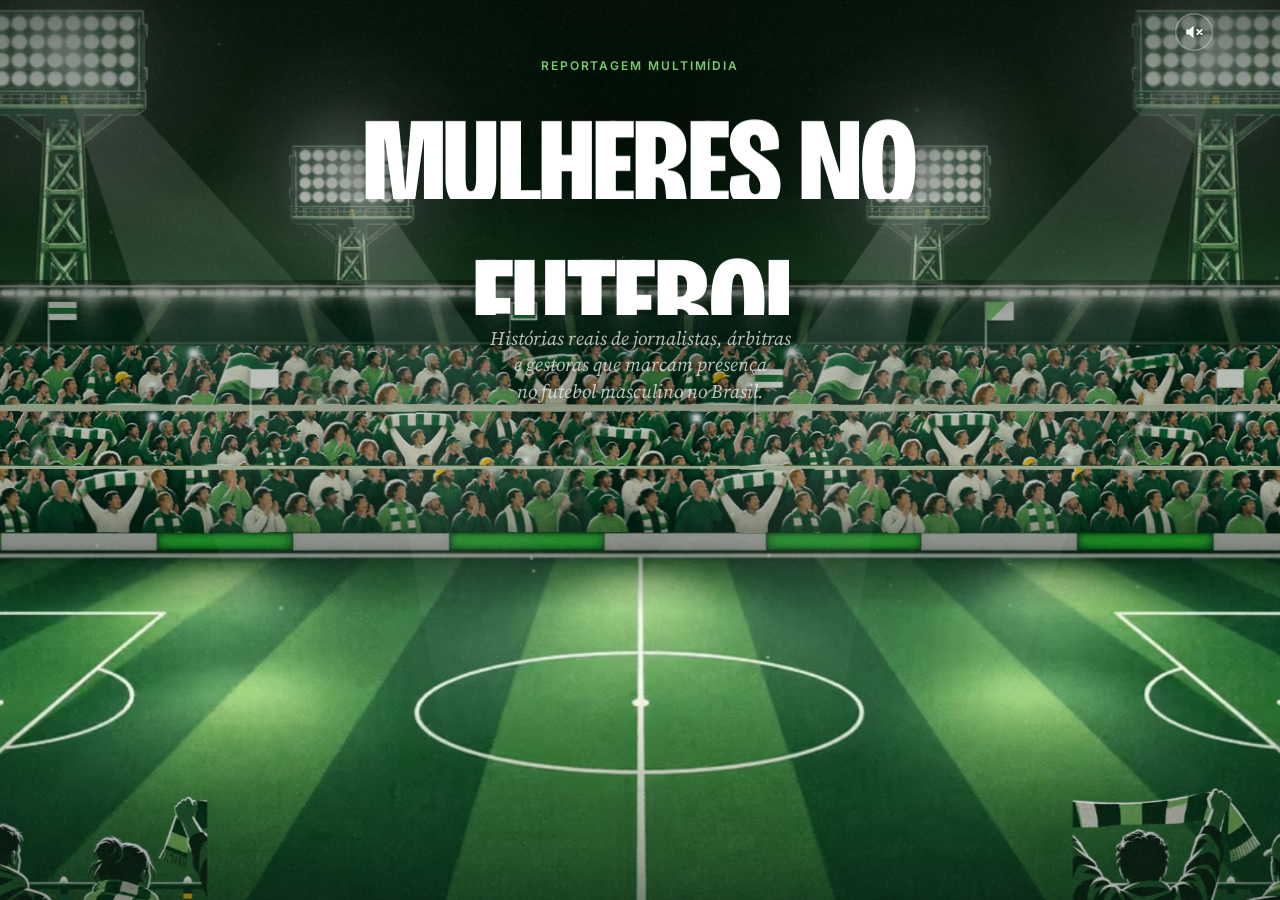
==== commit f1fc184e: "feat: adiciona fotos e áudios reais e ajusta a capa - 21 fotos reais em seis histórias (foto princip" ====
--- a/index.html
+++ b/index.html
@@ -19,14 +19,14 @@
   <meta property="og:locale" content="pt_BR">
   <meta property="og:site_name" content="Mulheres no Futebol">
   <meta property="og:title" content="Mulheres no Futebol">
-  <meta property="og:description" content="Histórias reais de jornalistas, árbitras e gestoras que ocupam o futebol masculino no Brasil.">
+  <meta property="og:description" content="Histórias reais de jornalistas, árbitras e gestoras que marcam presença no futebol masculino no Brasil.">
   <meta property="og:image" content="assets/img/og-image.jpg">
   <meta property="og:image:width" content="1200">
   <meta property="og:image:height" content="630">
   <meta property="og:image:alt" content="Mulheres no Futebol. Reportagem de Rebecca Crecci sobre jornalistas, árbitras e gestoras, com um estádio iluminado ao fundo.">
   <meta name="twitter:card" content="summary_large_image">
   <meta name="twitter:title" content="Mulheres no Futebol">
-  <meta name="twitter:description" content="Histórias reais de jornalistas, árbitras e gestoras que ocupam o futebol masculino no Brasil.">
+  <meta name="twitter:description" content="Histórias reais de jornalistas, árbitras e gestoras que marcam presença no futebol masculino no Brasil.">
   <meta name="twitter:image" content="assets/img/og-image.jpg">
 
   <link rel="preload" href="assets/fontes/bricolage-grotesque-var.woff2" as="font" type="font/woff2" crossorigin>
@@ -70,7 +70,12 @@
     <div class="topo__acoes">
       <p class="topo__lidas" id="contador-lidas" aria-live="polite"></p>
       <button class="botao-som" id="botao-som" type="button" aria-pressed="false">
-        <span class="botao-som__barras" aria-hidden="true"><i></i><i></i><i></i><i></i></span>
+        <svg class="botao-som__icone" viewBox="0 0 24 24" aria-hidden="true">
+          <path class="botao-som__alto" d="M3.5 9.3h3.4l4.6-4v13.4l-4.6-4H3.5z"/>
+          <path class="botao-som__onda" d="M15.2 9.2a4 4 0 0 1 0 5.6"/>
+          <path class="botao-som__onda botao-som__onda--2" d="M17.9 6.5a7.8 7.8 0 0 1 0 11"/>
+          <path class="botao-som__mudo" d="m15.6 9.6 4.8 4.8m0-4.8-4.8 4.8"/>
+        </svg>
         <span class="sr-only" data-rotulo-som>Ligar som do estádio</span>
       </button>
     </div>
@@ -137,11 +142,16 @@
         <div class="cena__grao"></div>
       </div>
 
+      <nav class="capa__nav" aria-label="Atalhos da reportagem" data-rotulo="interface.atalhosCapa">
+        <a class="capa__nav-link" href="#abertura" data-texto="site.linkAbertura">Abertura</a>
+        <a class="capa__nav-link" href="#sobre" data-texto="interface.sobre">Sobre o projeto</a>
+      </nav>
+
       <div class="capa__texto">
         <p class="capa__kicker" data-texto="site.kicker">Reportagem multimídia</p>
         <h1 class="capa__titulo" id="capa-titulo" data-texto="site.titulo">Mulheres no Futebol</h1>
         <div class="capa__apoio">
-          <p class="capa__subtitulo" data-texto="site.subtitulo">Histórias reais de jornalistas, árbitras e gestoras que ocupam o futebol masculino no Brasil.</p>
+          <p class="capa__subtitulo" data-texto="site.subtitulo">Histórias reais de jornalistas, árbitras e gestoras que marcam presença no futebol masculino no Brasil.</p>
           <p class="capa__instrucao capa__instrucao--topo" aria-hidden="true"><span class="capa__pulso"></span><span data-instrucao>Toque nos objetos</span></p>
         </div>
       </div>
@@ -194,9 +204,7 @@
       </div>
 
       <div class="capa__rodape">
-        <a class="link-discreto" href="#sobre" data-texto="interface.sobre">Sobre o projeto</a>
         <p class="capa__instrucao"><span class="capa__pulso" aria-hidden="true"></span><span data-instrucao>Encoste nos objetos</span></p>
-        <a class="link-discreto capa__abertura" href="#abertura" data-texto="site.linkAbertura">ou comece pela abertura</a>
       </div>
 
       <p class="capa__gol" id="gol" aria-hidden="true"></p>
--- a/css/site.css
+++ b/css/site.css
@@ -197,14 +197,16 @@
   transition: opacity var(--d-p), transform var(--d-m) var(--ease-passa);
 }
 .botao-som:hover::before { opacity: 0.85; transform: scale(1.08); }
-.botao-som__barras { display: flex; align-items: center; gap: 2.5px; height: 16px; }
-.botao-som__barras i { display: block; width: 2.5px; height: 100%; border-radius: 2px; background: currentColor; transform: scaleY(0.2); transition: transform var(--d-m) var(--ease-saida); }
-.botao-som.is-ligado .botao-som__barras i { animation: equalizador 0.9s ease-in-out infinite alternate; }
-.botao-som.is-ligado .botao-som__barras i:nth-child(2) { animation-duration: 0.7s; animation-delay: -0.3s; }
-.botao-som.is-ligado .botao-som__barras i:nth-child(3) { animation-duration: 1.1s; animation-delay: -0.6s; }
-.botao-som.is-ligado .botao-som__barras i:nth-child(4) { animation-duration: 0.8s; animation-delay: -0.15s; }
+/* alto-falante: com um X quando o som está desligado, com ondas quando está ligado */
+.botao-som__icone { width: 22px; height: 22px; overflow: visible; }
+.botao-som__alto { fill: currentColor; }
+.botao-som__onda, .botao-som__mudo { fill: none; stroke: currentColor; stroke-width: 1.9; stroke-linecap: round; transition: opacity var(--d-p); }
+.botao-som__onda { opacity: 0; }
+.botao-som.is-ligado .botao-som__onda { opacity: 1; }
+.botao-som.is-ligado .botao-som__mudo { opacity: 0; }
+.botao-som.is-ligado .botao-som__onda--2 { animation: onda-som 1.5s ease-in-out infinite; }
 .botao-som.is-pendente::after { content: ""; position: absolute; top: 8px; right: 8px; width: 7px; height: 7px; border-radius: 50%; background: var(--cartao); }
-@keyframes equalizador { from { transform: scaleY(0.2); } to { transform: scaleY(1); } }
+@keyframes onda-som { 0%, 100% { opacity: 1; } 50% { opacity: 0.3; } }
 
 /* ============================== 5. TELAS + CAPA/CENA ============================== */
 .telas { position: relative; display: block; }
@@ -394,12 +396,28 @@
   position: absolute; z-index: 5; left: 0; right: 0;
   bottom: max(var(--e-5), calc(env(safe-area-inset-bottom, 0px) + var(--e-3)));
   padding: 0 var(--margem);
-  display: grid; grid-template-columns: 1fr auto 1fr; align-items: center; gap: var(--e-4);
+  display: flex; justify-content: center; align-items: center;
   font: 600 var(--t-mini)/1.2 var(--f-ui); letter-spacing: 0.08em; text-transform: uppercase;
-  color: var(--luz-suave);
-}
-.capa__rodape > :first-child { justify-self: start; }
-.capa__abertura { justify-self: end; }
+  color: var(--luz-suave); pointer-events: none;
+}
+/* atalhos no alto da capa, na altura do botão de som */
+.capa__nav {
+  position: absolute; z-index: 5; left: var(--margem);
+  top: calc(env(safe-area-inset-top, 0px) + var(--altura-topo) / 2);
+  translate: 0 -50%;
+  display: flex; align-items: center; gap: 2px; padding: 4px;
+  border-radius: var(--raio-pilula);
+  background: rgba(6, 20, 11, 0.55);
+  -webkit-backdrop-filter: blur(10px); backdrop-filter: blur(10px);
+  box-shadow: inset 0 0 0 1px rgba(255, 255, 255, 0.16);
+}
+.capa__nav-link {
+  display: inline-flex; align-items: center; min-height: 36px; padding: 0 14px;
+  border-radius: inherit; color: var(--branco); text-decoration: none; white-space: nowrap;
+  font: 600 var(--t-mini)/1 var(--f-ui); letter-spacing: 0.08em; text-transform: uppercase;
+  transition: background-color var(--d-p);
+}
+.capa__nav-link:hover, .capa__nav-link:focus-visible { background: rgba(255, 255, 255, 0.16); }
 .capa__instrucao { display: inline-flex; align-items: center; gap: 12px; margin: 0; color: var(--branco); }
 .capa__instrucao--topo { display: none; }
 .capa__pulso { position: relative; width: 8px; height: 8px; border-radius: 50%; background: var(--cartao); }
@@ -720,8 +738,11 @@
 .olho__autoria::before { content: ""; width: 26px; height: 9px; border-radius: 3px; background: var(--cartao); box-shadow: inset 0 0 0 1px rgba(10, 31, 18, 0.25); rotate: -6deg; }
 .intertitulo { margin: 2.2em 0 0.8em; font: 800 var(--t-h3)/1.1 var(--f-titulo); font-stretch: 80%; text-transform: uppercase; color: var(--noite); }
 .foto-texto { margin: 2.4em calc(-1 * clamp(0px, 6vw, 110px)); }
-.foto-texto img { width: 100%; border-radius: var(--raio-p); }
-.foto-texto figcaption { margin-top: 0.6em; font: 400 0.8125rem/1.4 var(--f-ui); color: var(--tinta-suave); }
+.foto-texto img { display: block; width: 100%; height: auto; border-radius: var(--raio-p); }
+.foto-texto figcaption { margin-top: 0.6em; font: 400 0.8125rem/1.45 var(--f-ui); color: var(--tinta-suave); text-wrap: pretty; }
+.foto-texto__credito { display: block; margin-top: 0.2em; font-size: 0.6875rem; letter-spacing: 0.06em; text-transform: uppercase; opacity: 0.85; }
+/* em pé: centralizada e no máximo ~80% da altura da tela, para não engolir a leitura */
+.foto-texto--em-pe { width: min(100%, calc(80svh * var(--proporcao, 0.75))); margin-left: auto; margin-right: auto; }
 
 /* ============================== 12. ÁUDIO ============================== */
 .audio {
@@ -957,8 +978,7 @@
   .cena__frente { height: 9%; }
   .frente--esq { left: 0; } .frente--dir { right: 0; }
   .refletor--2, .refletor--3, .feixe[data-refletor="1"], .feixe[data-refletor="2"] { display: none; }
-  .capa__rodape { display: flex; justify-content: space-between; font-size: 0.7rem; letter-spacing: 0.05em; white-space: nowrap; }
-  .capa__rodape .capa__instrucao { display: none; }
+  .capa__rodape { display: none; }
   .capa__instrucao--topo {
     display: inline-flex; margin-top: var(--e-4);
     font: 600 var(--t-mini)/1 var(--f-ui); letter-spacing: 0.1em; text-transform: uppercase;
@@ -998,6 +1018,7 @@
   .historia__rolar { margin-top: var(--e-5); }
   .historia__corpo { padding-top: var(--e-7); padding-bottom: var(--e-8); }
   .olho, .foto-texto { margin-left: 0; margin-right: 0; }
+  .foto-texto--em-pe { margin-left: auto; margin-right: auto; }
   .sugestao { grid-template-columns: 84px minmax(0, 1fr); }
   .fim__acoes .botao { width: 100%; max-width: 380px; }
   .convite { grid-template-columns: 1fr; max-width: 420px; }
@@ -1006,7 +1027,6 @@
   .sumula__bloco + .sumula__bloco { border-left: 0; border-top: 1px solid var(--linha); }
   .sumula__folha { box-shadow: 6px 6px 0 var(--verde); transform: none; }
   .rodape-gramado__conteudo { flex-direction: column; justify-content: center; top: 18%; gap: 4px; }
-  .capa__abertura { text-align: right; }
 }
 /* Telas estreitas: a arquibancada e a torcida aparecem pequenas; a versão 1x basta (menos bytes no 4G) */
 @media (max-width: 760px) {
@@ -1024,12 +1044,19 @@
   .audio__vel { grid-area: vel; height: 30px; min-width: 50px; }
   .dock__item { width: 48px; height: 48px; }
 }
+@media (max-width: 760px) {
+  .capa__nav { padding: 3px; }
+  .capa__nav-link { min-height: 32px; padding: 0 12px; font-size: 0.6875rem; }
+}
+@media (max-width: 380px) {
+  .capa__nav-link { padding: 0 9px; letter-spacing: 0.04em; }
+}
 @media (hover: none) { .dock__dica { display: none; } }
 
 /* ============================== 19. MOVIMENTO REDUZIDO ============================== */
 @media (prefers-reduced-motion: reduce) {
   .cena__grao, .cena__estrelas, .bandeira i, .capa__pulso::after, .historia__rolar-linha::after,
-  .botao-som.is-ligado .botao-som__barras i, .audio.is-carregando .audio__giro { animation: none !important; }
+  .botao-som.is-ligado .botao-som__onda--2, .audio.is-carregando .audio__giro { animation: none !important; }
   .card__img, .sugestao__foto img, .convite__obj img { transition: none !important; }
   .linha__in { will-change: auto; }
 }
